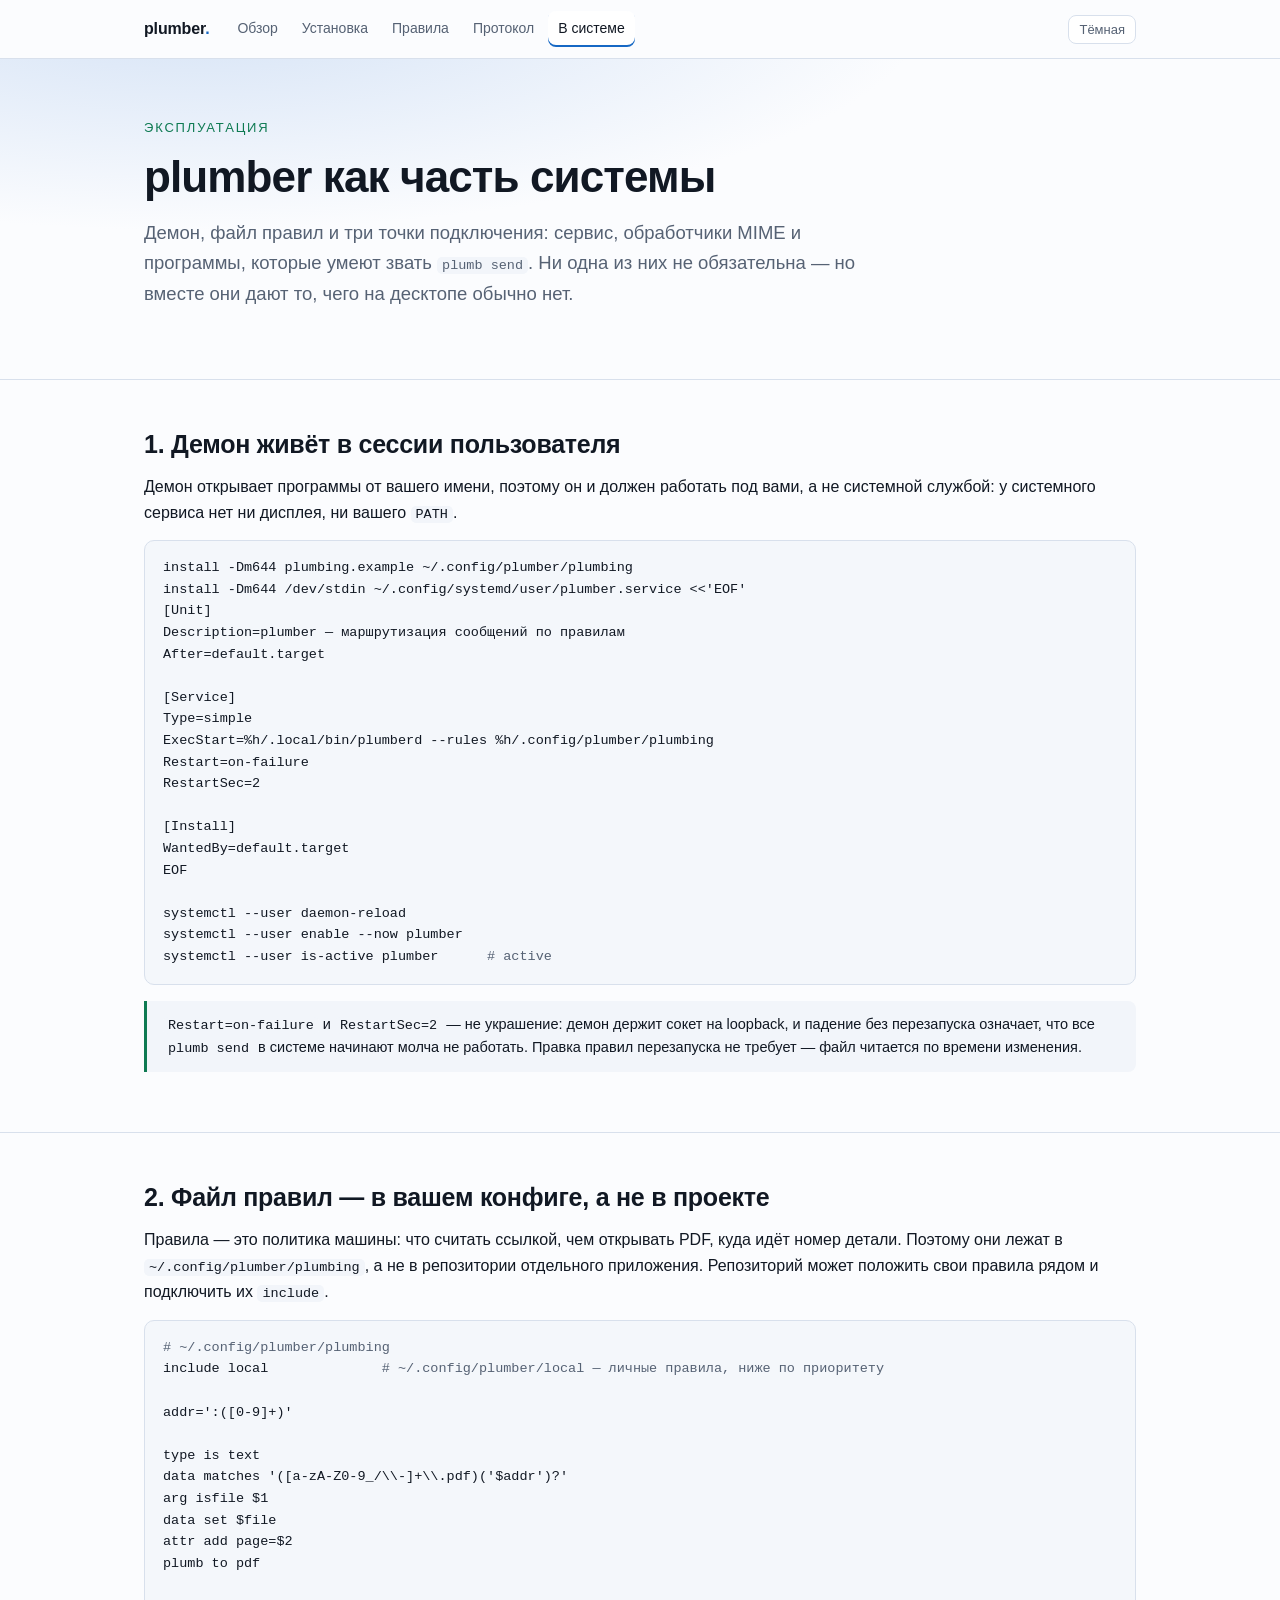
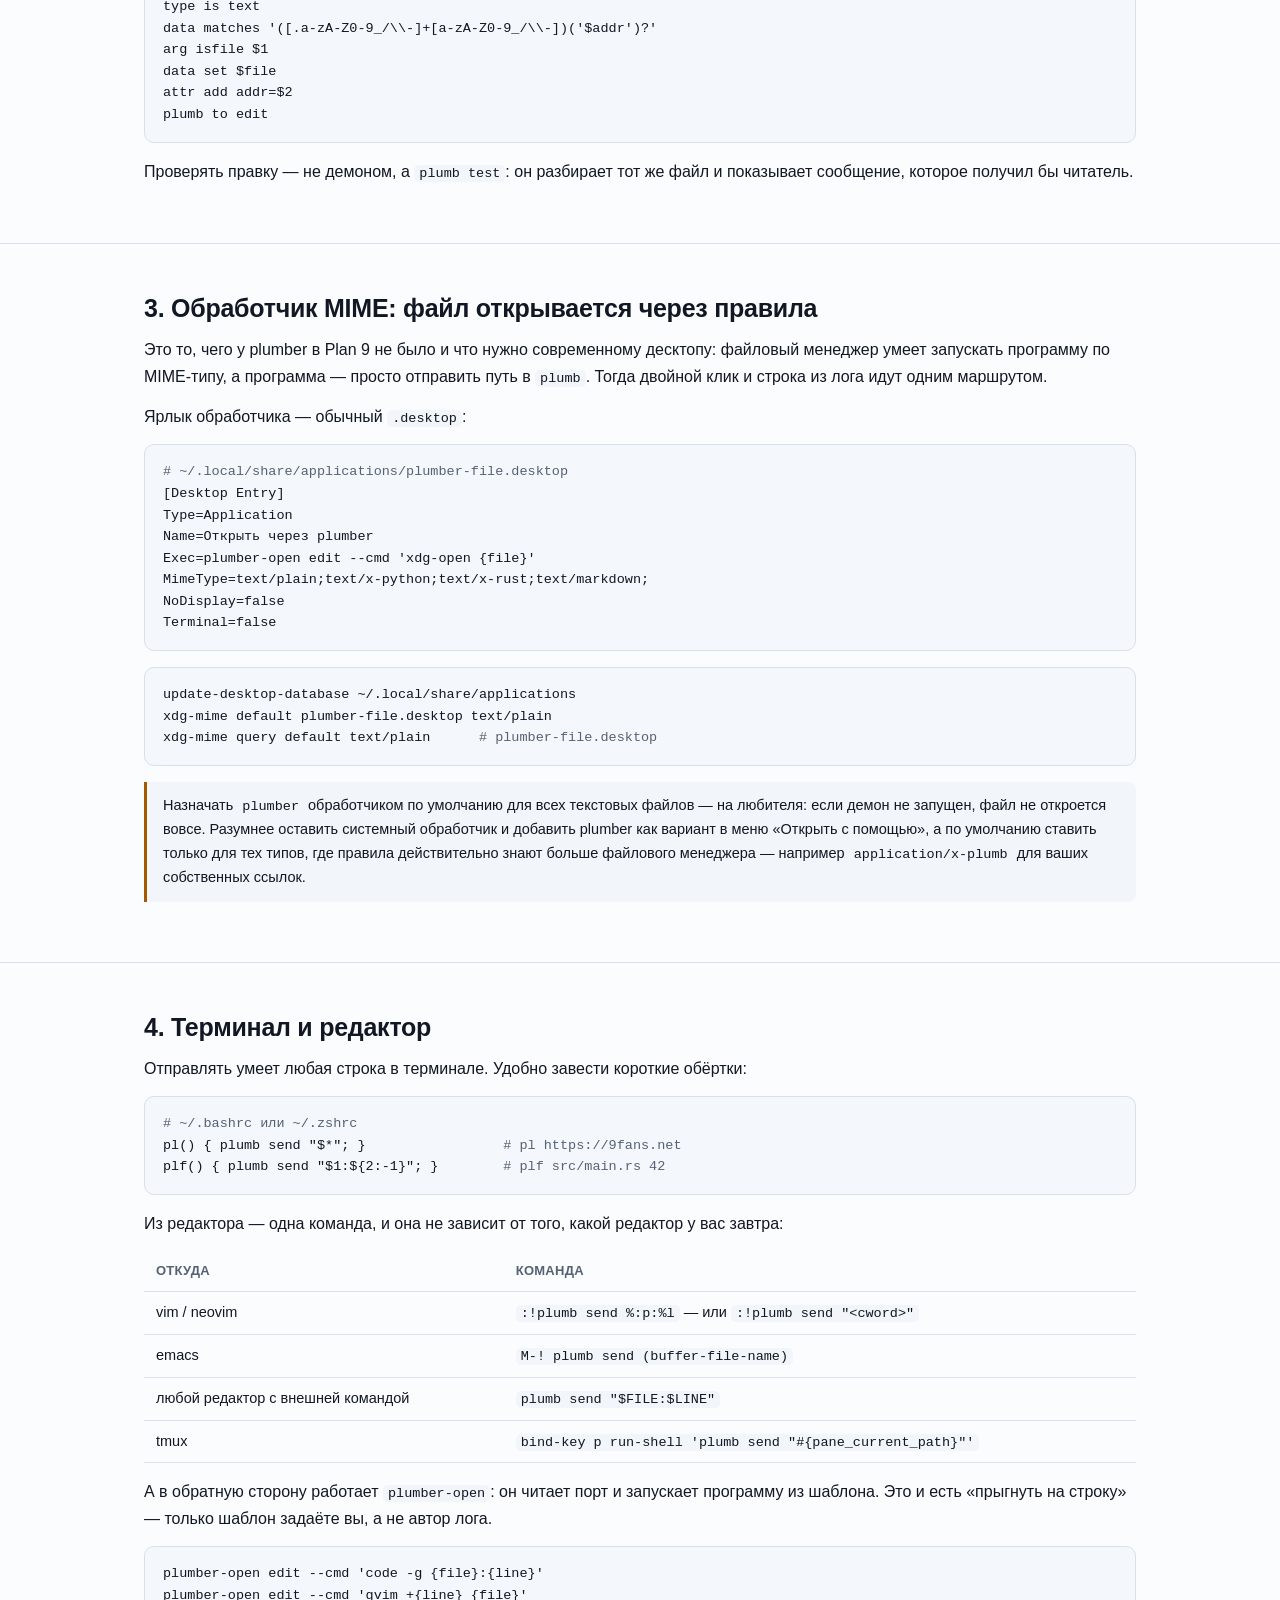
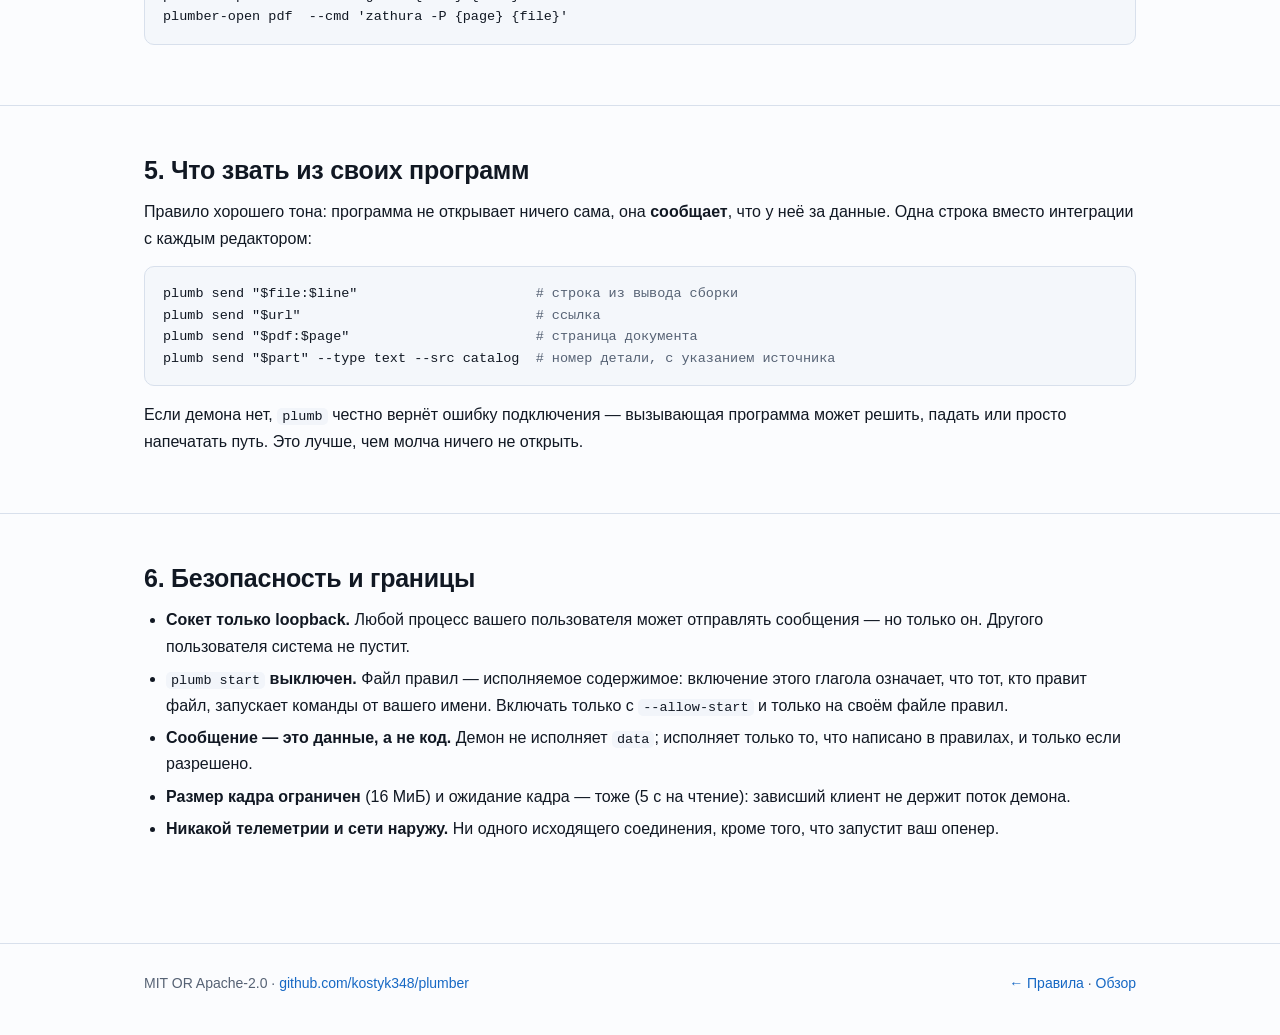
==== docs/integration.html @ 30b7fd70 "feat: продакшн-грейд — 39 тестов, CI, многостраничный сайт, кросс-платформенные опенеры Код: - Messa" ====
<!DOCTYPE html>
<html lang="ru">
<head>
<meta charset="utf-8">
<meta name="viewport" content="width=device-width, initial-scale=1">
<title>plumber в системе — сервис, MIME, редакторы</title>
<meta name="description" content="Как сделать plumber частью рабочей системы: пользовательский сервис systemd, файл правил в ~/.config, xdg-open и MIME, ярлыки, интеграция с редакторами и терминалом.">
<link rel="canonical" href="https://kostyk348.github.io/plumber/integration.html">
<link rel="icon" href="data:image/svg+xml,%3Csvg xmlns='http://www.w3.org/2000/svg' viewBox='0 0 32 32'%3E%3Crect width='32' height='32' rx='7' fill='%230d1117'/%3E%3Cpath d='M7 11h9a5 5 0 0 1 0 10H7' stroke='%236ab7ff' stroke-width='3' fill='none'/%3E%3Ccircle cx='24' cy='21' r='2.5' fill='%237ee2b8'/%3E%3C/svg%3E">
<link rel="stylesheet" href="assets/site.css">
</head>
<body>

<div class="topnav">
  <div class="wrap">
    <a class="brand" href="./">plumber<span>.</span></a>
    <nav>
      <a href="./">Обзор</a>
      <a href="install.html">Установка</a>
      <a href="rules.html">Правила</a>
      <a href="protocol.html">Протокол</a>
      <a href="integration.html">В системе</a>
    </nav>
    <button class="theme-btn" id="themeBtn" type="button">Светлая</button>
  </div>
</div>

<header class="hero">
  <div class="wrap">
    <p class="eyebrow">Эксплуатация</p>
    <h1>plumber как часть системы</h1>
    <p class="lead">Демон, файл правил и три точки подключения: сервис, обработчики MIME и
    программы, которые умеют звать <code>plumb send</code>. Ни одна из них не обязательна —
    но вместе они дают то, чего на десктопе обычно нет.</p>
  </div>
</header>

<main>

<section>
  <div class="wrap">
    <h2>1. Демон живёт в сессии пользователя</h2>
    <p>
      Демон открывает программы от вашего имени, поэтому он и должен работать под вами, а не
      системной службой: у системного сервиса нет ни дисплея, ни вашего <code>PATH</code>.
    </p>
<pre><code>install -Dm644 plumbing.example ~/.config/plumber/plumbing
install -Dm644 /dev/stdin ~/.config/systemd/user/plumber.service &lt;&lt;'EOF'
[Unit]
Description=plumber — маршрутизация сообщений по правилам
After=default.target

[Service]
Type=simple
ExecStart=%h/.local/bin/plumberd --rules %h/.config/plumber/plumbing
Restart=on-failure
RestartSec=2

[Install]
WantedBy=default.target
EOF

systemctl --user daemon-reload
systemctl --user enable --now plumber
systemctl --user is-active plumber      <span class="c"># active</span>
</code></pre>
    <div class="note">
      <code>Restart=on-failure</code> и <code>RestartSec=2</code> — не украшение: демон держит
      сокет на loopback, и падение без перезапуска означает, что все <code>plumb send</code> в
      системе начинают молча не работать. Правка правил перезапуска не требует — файл читается по
      времени изменения.
    </div>
  </div>
</section>

<section>
  <div class="wrap">
    <h2>2. Файл правил — в вашем конфиге, а не в проекте</h2>
    <p>
      Правила — это политика машины: что считать ссылкой, чем открывать PDF, куда идёт номер
      детали. Поэтому они лежат в <code>~/.config/plumber/plumbing</code>, а не в репозитории
      отдельного приложения. Репозиторий может положить свои правила рядом и подключить их
      <code>include</code>.
    </p>
<pre><code><span class="c"># ~/.config/plumber/plumbing</span>
include local              <span class="c"># ~/.config/plumber/local — личные правила, ниже по приоритету</span>

addr=':([0-9]+)'

type is text
data matches '([a-zA-Z0-9_/\\-]+\\.pdf)('$addr')?'
arg isfile $1
data set $file
attr add page=$2
plumb to pdf

type is text
data matches '([.a-zA-Z0-9_/\\-]+[a-zA-Z0-9_/\\-])('$addr')?'
arg isfile $1
data set $file
attr add addr=$2
plumb to edit
</code></pre>
    <p>
      Проверять правку — не демоном, а <code>plumb test</code>: он разбирает тот же файл и
      показывает сообщение, которое получил бы читатель.
    </p>
  </div>
</section>

<section>
  <div class="wrap">
    <h2>3. Обработчик MIME: файл открывается через правила</h2>
    <p>
      Это то, чего у plumber в Plan 9 не было и что нужно современному десктопу: файловый менеджер
      умеет запускать программу по MIME-типу, а программа — просто отправить путь в
      <code>plumb</code>. Тогда двойной клик и строка из лога идут одним маршрутом.
    </p>
    <p>Ярлык обработчика — обычный <code>.desktop</code>:</p>
<pre><code><span class="c"># ~/.local/share/applications/plumber-file.desktop</span>
[Desktop Entry]
Type=Application
Name=Открыть через plumber
Exec=plumber-open edit --cmd 'xdg-open {file}'
MimeType=text/plain;text/x-python;text/x-rust;text/markdown;
NoDisplay=false
Terminal=false
</code></pre>
<pre><code>update-desktop-database ~/.local/share/applications
xdg-mime default plumber-file.desktop text/plain
xdg-mime query default text/plain      <span class="c"># plumber-file.desktop</span>
</code></pre>
    <div class="note warn">
      Назначать <code>plumber</code> обработчиком по умолчанию для всех текстовых файлов — на
      любителя: если демон не запущен, файл не откроется вовсе. Разумнее оставить системный
      обработчик и добавить plumber как вариант в меню «Открыть с помощью», а по умолчанию ставить
      только для тех типов, где правила действительно знают больше файлового менеджера —
      например <code>application/x-plumb</code> для ваших собственных ссылок.
    </div>
  </div>
</section>

<section>
  <div class="wrap">
    <h2>4. Терминал и редактор</h2>
    <p>Отправлять умеет любая строка в терминале. Удобно завести короткие обёртки:</p>
<pre><code><span class="c"># ~/.bashrc или ~/.zshrc</span>
pl() { plumb send "$*"; }                 <span class="c"># pl https://9fans.net</span>
plf() { plumb send "$1:${2:-1}"; }        <span class="c"># plf src/main.rs 42</span>
</code></pre>
    <p>Из редактора — одна команда, и она не зависит от того, какой редактор у вас завтра:</p>
    <div class="tablewrap">
      <table>
        <thead><tr><th>Откуда</th><th>Команда</th></tr></thead>
        <tbody>
          <tr><td>vim / neovim</td><td><code>:!plumb send %:p:%l</code> — или <code>:!plumb send "&lt;cword&gt;"</code></td></tr>
          <tr><td>emacs</td><td><code>M-! plumb send (buffer-file-name)</code></td></tr>
          <tr><td>любой редактор с внешней командой</td><td><code>plumb send "$FILE:$LINE"</code></td></tr>
          <tr><td>tmux</td><td><code>bind-key p run-shell 'plumb send "#{pane_current_path}"'</code></td></tr>
        </tbody>
      </table>
    </div>
    <p>
      А в обратную сторону работает <code>plumber-open</code>: он читает порт и запускает
      программу из шаблона. Это и есть «прыгнуть на строку» — только шаблон задаёте вы, а не автор
      лога.
    </p>
<pre><code>plumber-open edit --cmd 'code -g {file}:{line}'
plumber-open edit --cmd 'gvim +{line} {file}'
plumber-open pdf  --cmd 'zathura -P {page} {file}'
</code></pre>
  </div>
</section>

<section>
  <div class="wrap">
    <h2>5. Что звать из своих программ</h2>
    <p>
      Правило хорошего тона: программа не открывает ничего сама, она <b>сообщает</b>, что у неё за
      данные. Одна строка вместо интеграции с каждым редактором:
    </p>
<pre><code>plumb send "$file:$line"                      <span class="c"># строка из вывода сборки</span>
plumb send "$url"                             <span class="c"># ссылка</span>
plumb send "$pdf:$page"                       <span class="c"># страница документа</span>
plumb send "$part" --type text --src catalog  <span class="c"># номер детали, с указанием источника</span>
</code></pre>
    <p>
      Если демона нет, <code>plumb</code> честно вернёт ошибку подключения — вызывающая программа
      может решить, падать или просто напечатать путь. Это лучше, чем молча ничего не открыть.
    </p>
  </div>
</section>

<section>
  <div class="wrap">
    <h2>6. Безопасность и границы</h2>
    <ul>
      <li>
        <b>Сокет только loopback.</b> Любой процесс вашего пользователя может отправлять сообщения
        — но только он. Другого пользователя система не пустит.
      </li>
      <li>
        <b><code>plumb start</code> выключен.</b> Файл правил — исполняемое содержимое: включение
        этого глагола означает, что тот, кто правит файл, запускает команды от вашего имени. Включать
        только с <code>--allow-start</code> и только на своём файле правил.
      </li>
      <li>
        <b>Сообщение — это данные, а не код.</b> Демон не исполняет <code>data</code>; исполняет
        только то, что написано в правилах, и только если разрешено.
      </li>
      <li>
        <b>Размер кадра ограничен</b> (16 МиБ) и ожидание кадра — тоже (5 с на чтение): зависший
        клиент не держит поток демона.
      </li>
      <li>
        <b>Никакой телеметрии и сети наружу.</b> Ни одного исходящего соединения, кроме того, что
        запустит ваш опенер.
      </li>
    </ul>
  </div>
</section>

</main>

<footer class="site">
  <div class="wrap">
    <span>MIT OR Apache-2.0 · <a href="https://github.com/kostyk348/plumber">github.com/kostyk348/plumber</a></span>
    <span><a href="rules.html">← Правила</a> · <a href="./">Обзор</a></span>
  </div>
</footer>

<script src="assets/site.js"></script>
</body>
</html>
---- docs/assets/site.css ----
/* plumber — общие стили сайта.
   Тёмная тема по умолчанию, светлая — по prefers-color-scheme и по кнопке.
   Никаких внешних шрифтов и скриптов: страница должна открываться офлайн. */

:root {
  --bg: #0d1117;
  --panel: #161b22;
  --panel2: #1c2230;
  --line: #2b3444;
  --fg: #e6edf3;
  --muted: #96a1b0;
  --accent: #6ab7ff;
  --accent2: #7ee2b8;
  --warn: #ffb86b;
  --bad: #ff9b9b;
  --code: #0a0e14;
  --max: 1040px;
  --radius: 10px;
}

:root[data-theme="light"] {
  --bg: #fbfcfe;
  --panel: #ffffff;
  --panel2: #f2f5fa;
  --line: #d8e0ec;
  --fg: #111823;
  --muted: #566274;
  --accent: #1668c4;
  --accent2: #0e7a52;
  --warn: #a35a00;
  --bad: #b32020;
  --code: #f4f7fb;
}

@media (prefers-color-scheme: light) {
  :root:not([data-theme="dark"]) {
    --bg: #fbfcfe;
    --panel: #ffffff;
    --panel2: #f2f5fa;
    --line: #d8e0ec;
    --fg: #111823;
    --muted: #566274;
    --accent: #1668c4;
    --accent2: #0e7a52;
    --warn: #a35a00;
    --bad: #b32020;
    --code: #f4f7fb;
  }
}

* { box-sizing: border-box; }

html { scroll-behavior: smooth; scroll-padding-top: 76px; }

body {
  margin: 0;
  background: var(--bg);
  color: var(--fg);
  font: 16px/1.65 -apple-system, "Segoe UI", Roboto, Helvetica, Arial, sans-serif;
  -webkit-font-smoothing: antialiased;
}

.wrap { max-width: var(--max); margin: 0 auto; padding: 0 24px; }

a { color: var(--accent); text-decoration: none; border-bottom: 1px solid color-mix(in srgb, var(--accent) 35%, transparent); }
a:hover { border-bottom-color: var(--accent); }

/* ---- верхняя панель ---- */
.topnav {
  position: sticky; top: 0; z-index: 20;
  backdrop-filter: blur(10px);
  background: color-mix(in srgb, var(--bg) 88%, transparent);
  border-bottom: 1px solid var(--line);
}
.topnav .wrap { display: flex; align-items: center; gap: 18px; height: 58px; }
.brand { font-weight: 700; letter-spacing: -.01em; border: 0; color: var(--fg); }
.brand span { color: var(--accent); }
.topnav nav { display: flex; gap: 4px; flex: 1; flex-wrap: wrap; }
.topnav nav a {
  border: 0; color: var(--muted); font-size: 14px; padding: 6px 10px; border-radius: 8px;
}
.topnav nav a:hover { color: var(--fg); background: var(--panel2); }
.topnav nav a[aria-current="page"] { color: var(--fg); background: var(--panel); box-shadow: inset 0 -2px 0 var(--accent); }
.theme-btn {
  border: 1px solid var(--line); background: var(--panel); color: var(--muted);
  border-radius: 8px; padding: 6px 10px; font-size: 13px; cursor: pointer;
}
.theme-btn:hover { color: var(--fg); }

/* ---- шапка страницы ---- */
header.hero {
  border-bottom: 1px solid var(--line);
  background: radial-gradient(1200px 380px at 15% -20%, color-mix(in srgb, var(--accent) 18%, transparent) 0%, var(--bg) 62%);
  padding: 58px 0 46px;
}
.eyebrow { color: var(--accent2); font-size: 13px; letter-spacing: .14em; text-transform: uppercase; margin: 0 0 14px; }
h1 { font-size: clamp(28px, 4.6vw, 44px); line-height: 1.12; margin: 0 0 16px; letter-spacing: -.02em; }
h1 span { color: var(--accent); }
.lead { font-size: 18.5px; color: var(--muted); max-width: 760px; margin: 0 0 24px; }
.lead b { color: var(--fg); font-weight: 600; }
.btns { display: flex; flex-wrap: wrap; gap: 10px; }
.btn {
  display: inline-block; padding: 10px 16px; border-radius: 9px; border: 1px solid var(--line);
  background: var(--panel); color: var(--fg); font-size: 14.5px; border-bottom-width: 1px;
  transition: transform .12s, border-color .12s;
}
.btn:hover { transform: translateY(-1px); border-color: var(--accent); }
.btn.primary { background: linear-gradient(180deg, color-mix(in srgb, var(--accent) 55%, #123), color-mix(in srgb, var(--accent) 30%, #123)); border-color: var(--accent); color: #fff; }

/* ---- секции ---- */
main { padding-bottom: 40px; }
section { padding: 44px 0; border-bottom: 1px solid var(--line); }
section:last-of-type { border-bottom: 0; }
h2 { font-size: 25px; margin: 0 0 8px; letter-spacing: -.01em; }
h3 { font-size: 18px; margin: 26px 0 8px; }
p { margin: 0 0 14px; }
ul, ol { margin: 0 0 16px; padding-left: 22px; }
li { margin: 6px 0; }
.lead + h2, p.lead { color: var(--muted); }

/* ---- код ---- */
pre {
  position: relative; background: var(--code); border: 1px solid var(--line);
  border-radius: var(--radius); padding: 16px 18px; overflow-x: auto;
  font: 13.5px/1.6 ui-monospace, "JetBrains Mono", Consolas, monospace; margin: 0 0 16px;
}
pre code { background: none; padding: 0; }
code { font: 13.5px/1.5 ui-monospace, "JetBrains Mono", Consolas, monospace;
  background: var(--panel2); border-radius: 5px; padding: 1px 5px; }
pre .c { color: var(--muted); }
pre .k { color: var(--accent2); }
pre .s { color: var(--warn); }
.copy {
  position: absolute; top: 8px; right: 8px; border: 1px solid var(--line);
  background: var(--panel); color: var(--muted); font-size: 11.5px; padding: 4px 8px;
  border-radius: 7px; cursor: pointer; opacity: 0; transition: opacity .12s;
}
pre:hover .copy, .copy:focus { opacity: 1; }
.copy:hover { color: var(--fg); }

/* ---- таблицы ---- */
.tablewrap { overflow-x: auto; margin: 0 0 16px; }
table { width: 100%; border-collapse: collapse; font-size: 14.5px; }
th, td { text-align: left; padding: 9px 12px; border-bottom: 1px solid var(--line); vertical-align: top; }
th { color: var(--muted); font-weight: 600; font-size: 13px; letter-spacing: .02em; text-transform: uppercase; }
tbody tr:hover { background: var(--panel2); }
td code { white-space: nowrap; }

/* ---- карточки ---- */
.grid { display: grid; gap: 14px; grid-template-columns: repeat(auto-fit, minmax(240px, 1fr)); }
.card {
  background: var(--panel); border: 1px solid var(--line); border-radius: var(--radius); padding: 16px 18px;
}
.card h3 { margin: 0 0 6px; font-size: 16px; }
.card p { margin: 0; color: var(--muted); font-size: 14.5px; }

.note {
  border-left: 3px solid var(--accent2); background: var(--panel2);
  padding: 12px 16px; border-radius: 0 8px 8px 0; margin: 0 0 16px; font-size: 14.5px;
}
.note.warn { border-left-color: var(--warn); }
.badge { display: inline-block; font-size: 12px; padding: 2px 8px; border-radius: 999px;
  border: 1px solid var(--line); color: var(--muted); margin-left: 6px; }
.badge.ok { color: var(--accent2); border-color: color-mix(in srgb, var(--accent2) 45%, transparent); }
.badge.warn { color: var(--warn); border-color: color-mix(in srgb, var(--warn) 45%, transparent); }

/* ---- подвал ---- */
footer.site { border-top: 1px solid var(--line); padding: 28px 0 40px; color: var(--muted); font-size: 14px; }
footer.site .wrap { display: flex; flex-wrap: wrap; gap: 12px; justify-content: space-between; }
footer.site a { border-bottom: 0; }

@media (max-width: 720px) {
  .topnav .wrap { height: auto; flex-wrap: wrap; padding: 10px 18px; gap: 8px; }
  .topnav nav { order: 3; width: 100%; }
  header.hero { padding: 34px 0 30px; }
  section { padding: 32px 0; }
}
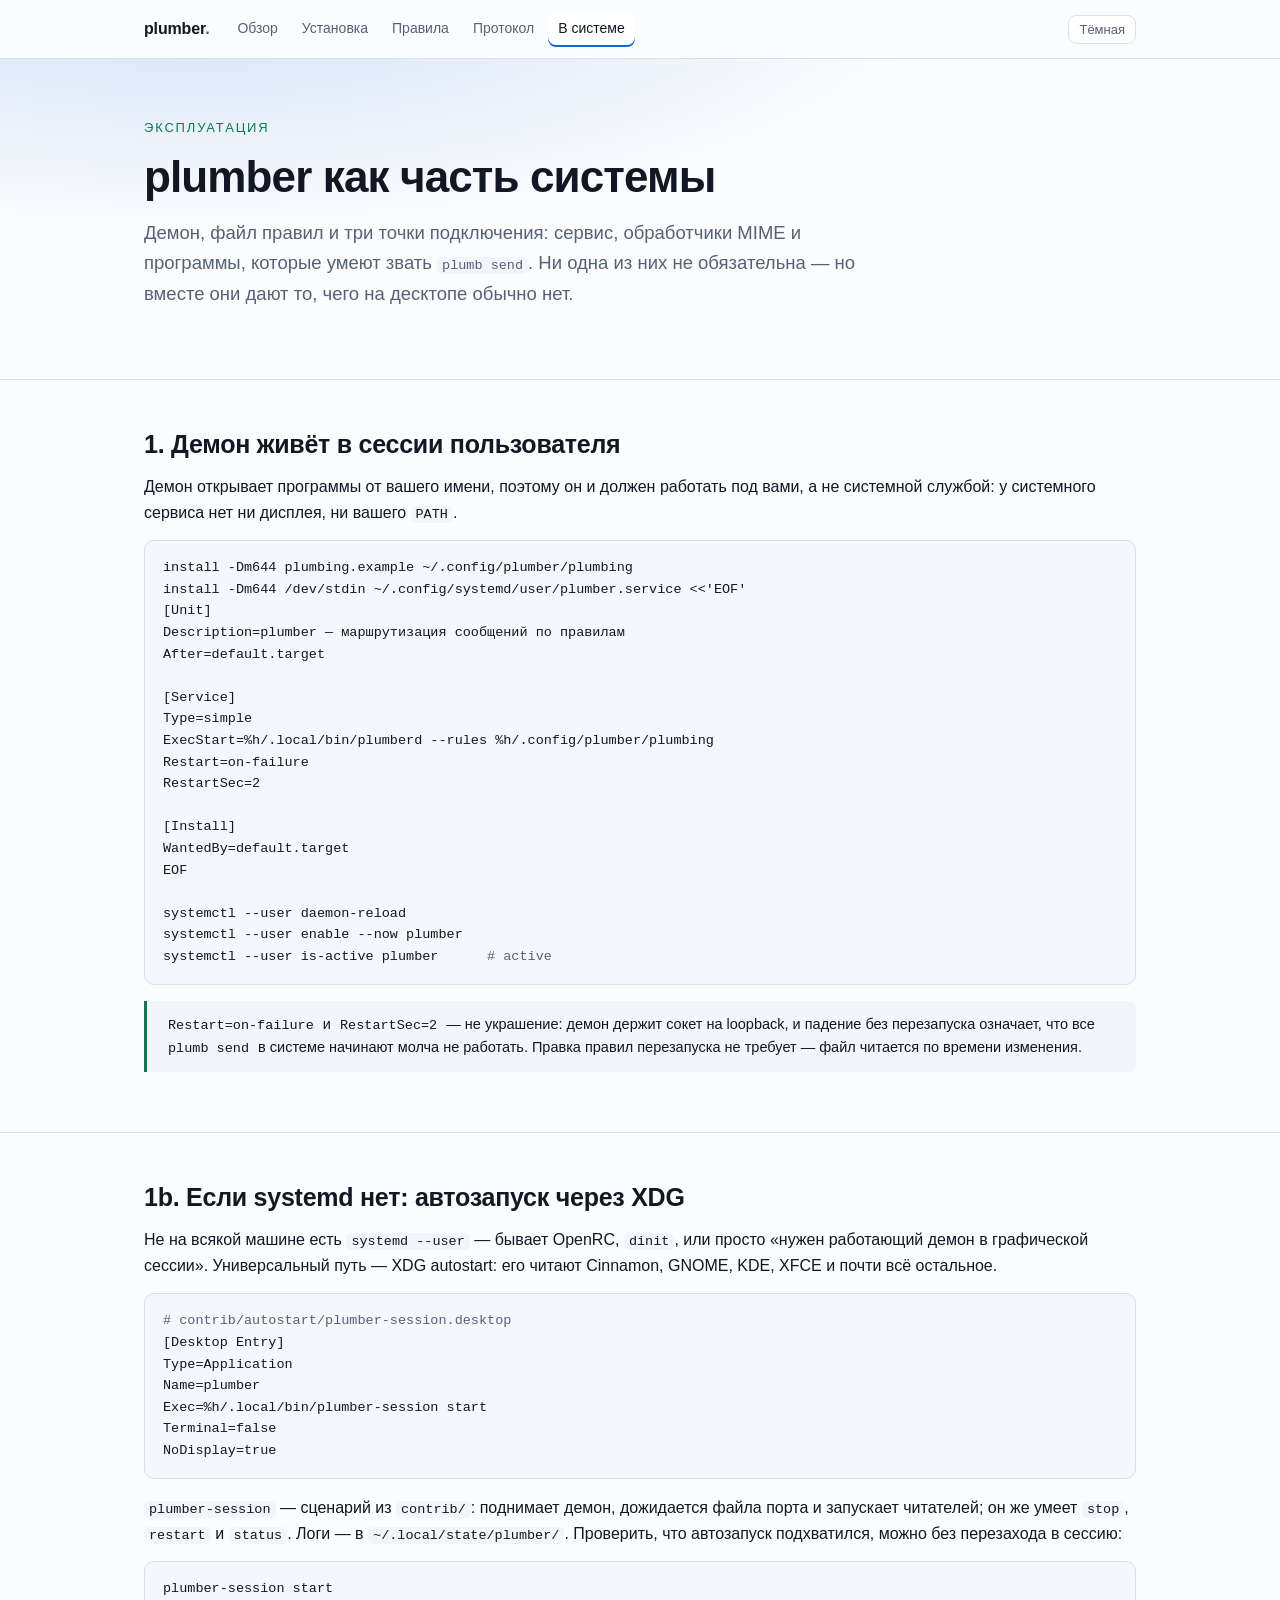
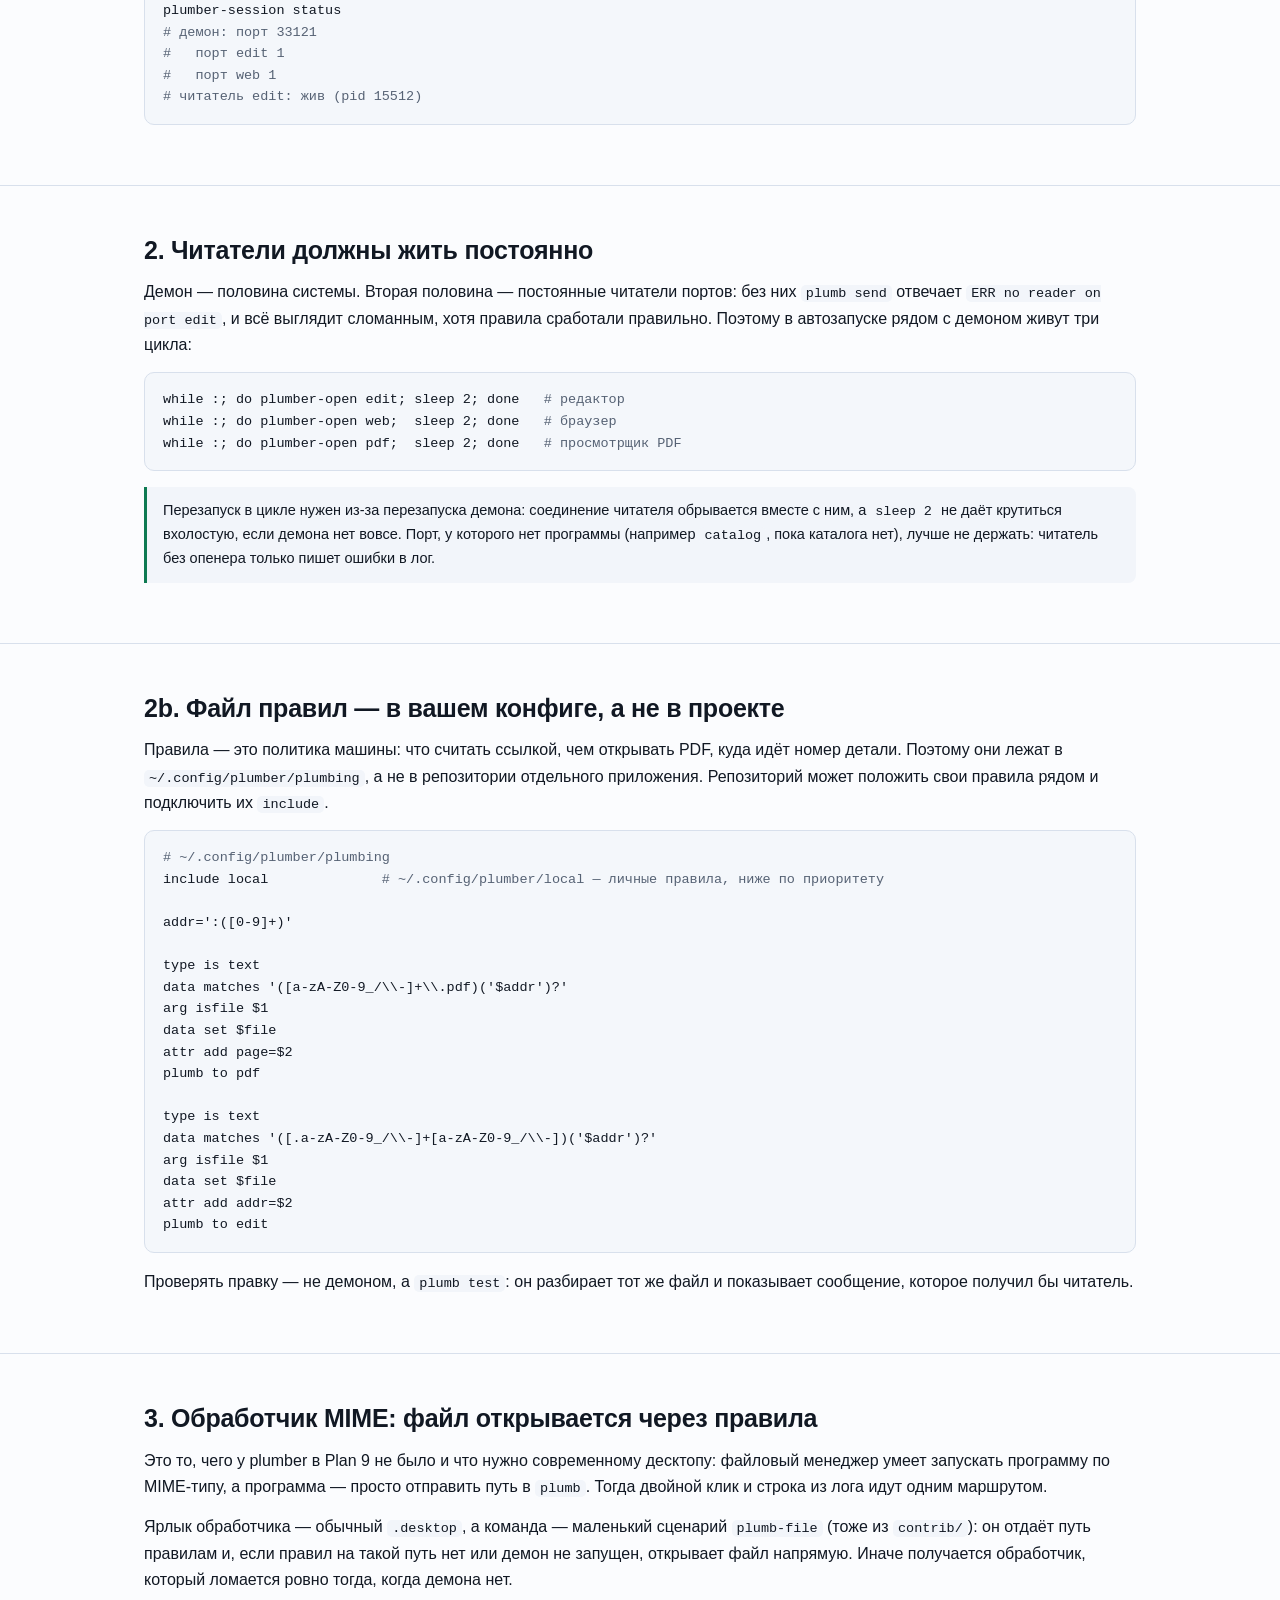
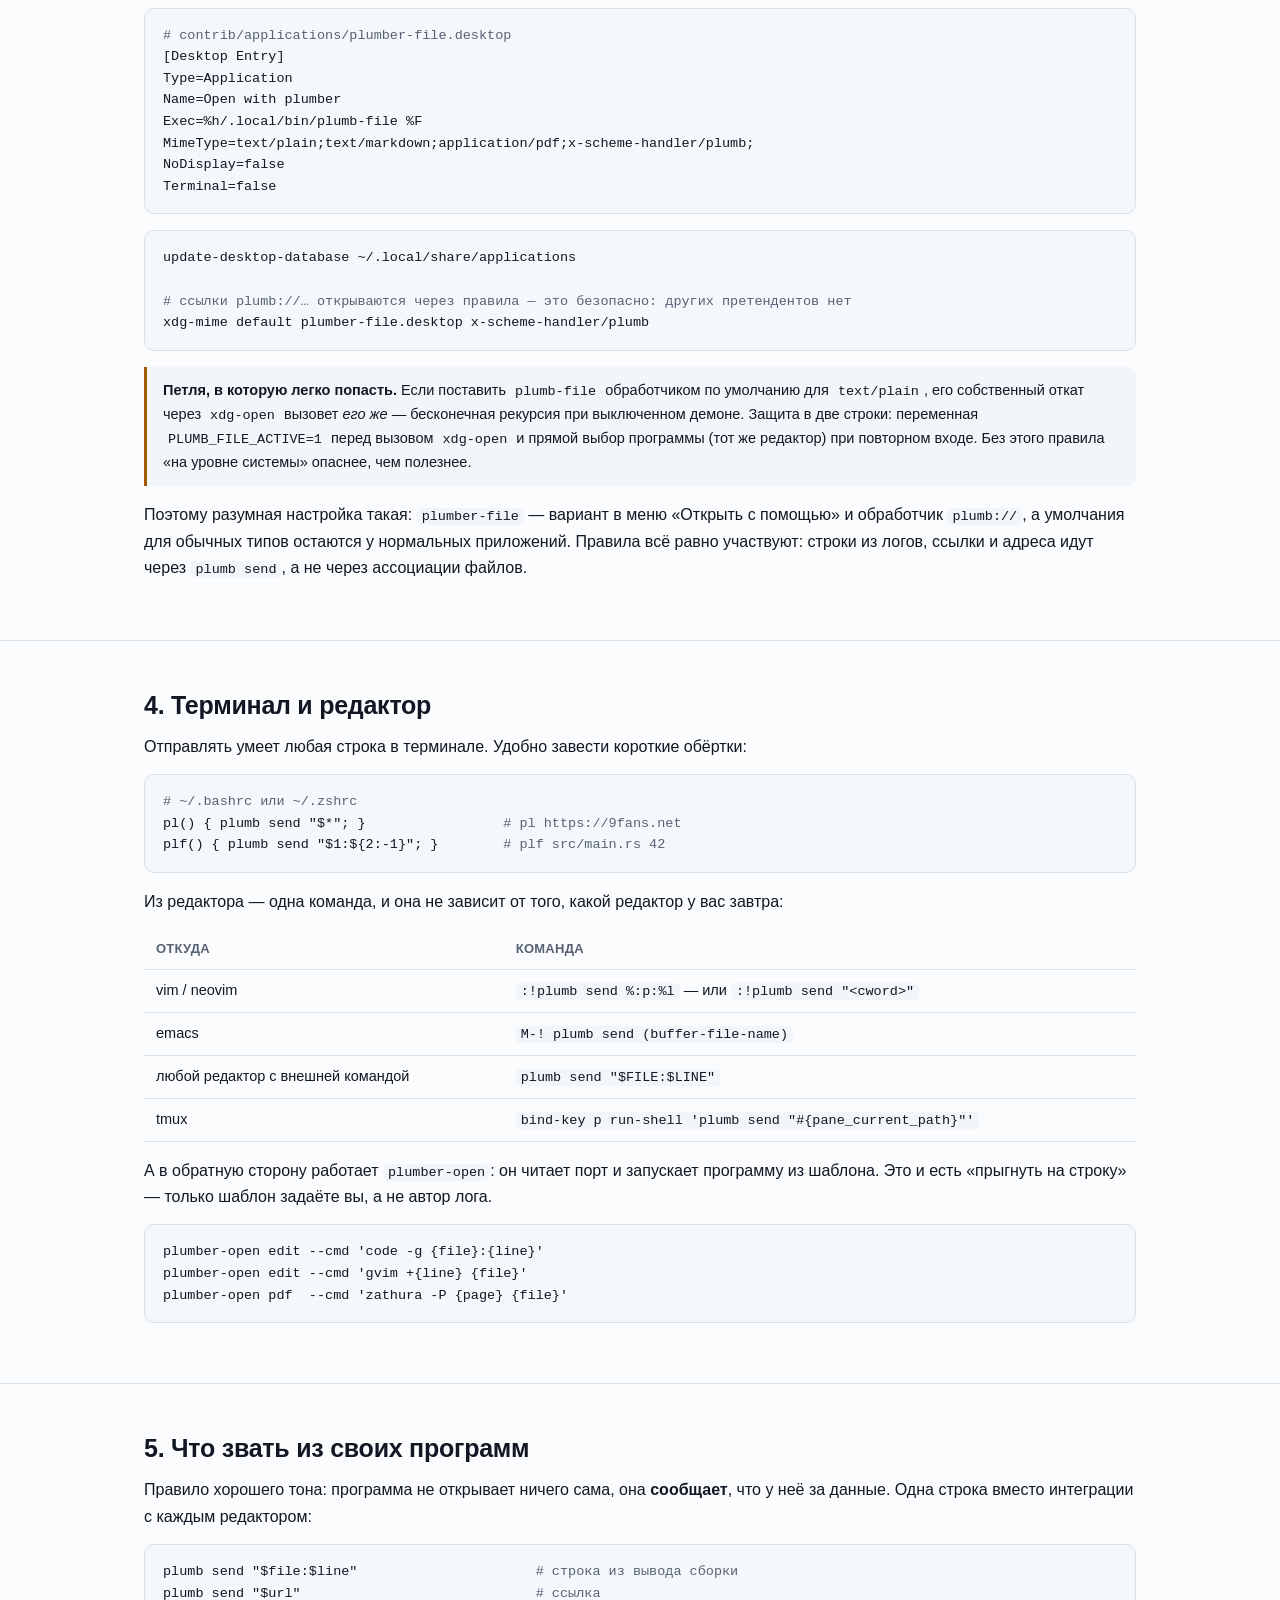
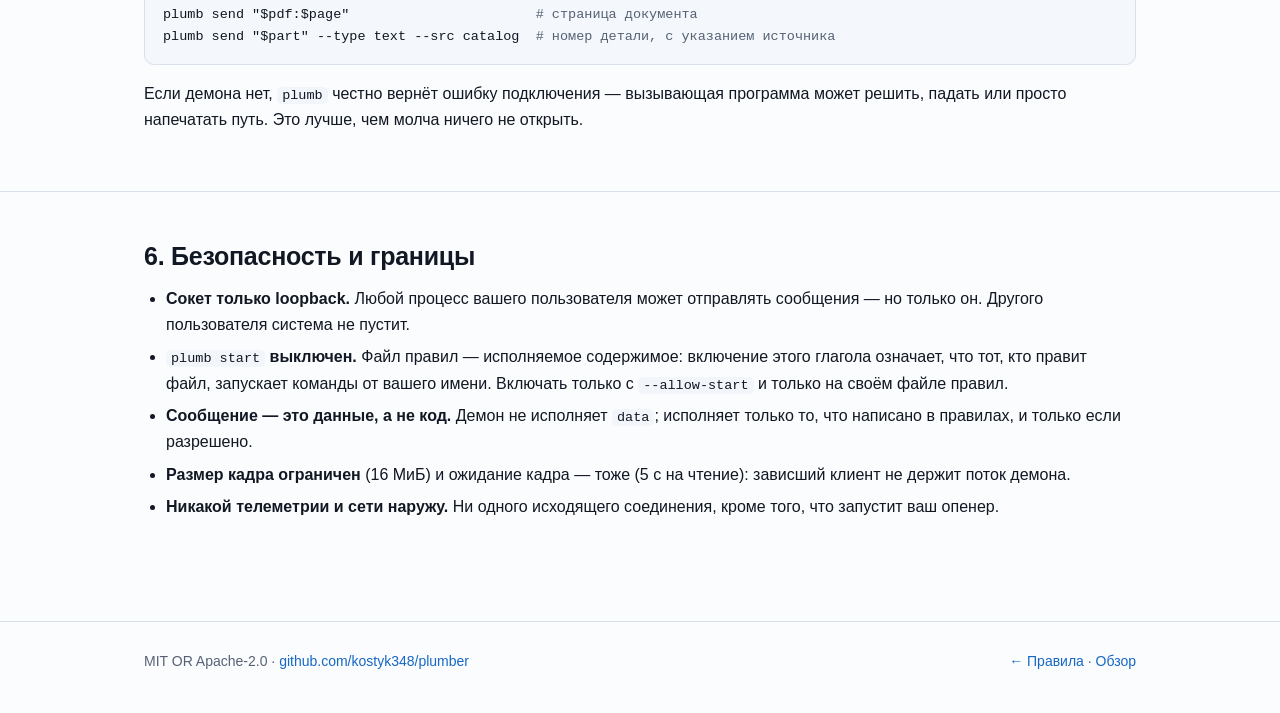
==== commit d16efed9: "feat(contrib): то, что нужно для работы «в системе» — сессия, автозапуск, обработчик, оболочка - con" ====
--- a/docs/integration.html
+++ b/docs/integration.html
@@ -75,7 +75,61 @@
 
 <section>
   <div class="wrap">
-    <h2>2. Файл правил — в вашем конфиге, а не в проекте</h2>
+    <h2>1b. Если systemd нет: автозапуск через XDG</h2>
+    <p>
+      Не на всякой машине есть <code>systemd --user</code> — бывает OpenRC, <code>dinit</code>, или
+      просто «нужен работающий демон в графической сессии». Универсальный путь — XDG autostart:
+      его читают Cinnamon, GNOME, KDE, XFCE и почти всё остальное.
+    </p>
+<pre><code><span class="c"># contrib/autostart/plumber-session.desktop</span>
+[Desktop Entry]
+Type=Application
+Name=plumber
+Exec=%h/.local/bin/plumber-session start
+Terminal=false
+NoDisplay=true
+</code></pre>
+    <p>
+      <code>plumber-session</code> — сценарий из <code>contrib/</code>: поднимает демон, дожидается
+      файла порта и запускает читателей; он же умеет <code>stop</code>, <code>restart</code> и
+      <code>status</code>. Логи — в <code>~/.local/state/plumber/</code>. Проверить, что автозапуск
+      подхватился, можно без перезахода в сессию:
+    </p>
+<pre><code>plumber-session start
+plumber-session status
+<span class="c"># демон: порт 33121</span>
+<span class="c">#   порт edit 1</span>
+<span class="c">#   порт web 1</span>
+<span class="c"># читатель edit: жив (pid 15512)</span>
+</code></pre>
+  </div>
+</section>
+
+<section>
+  <div class="wrap">
+    <h2>2. Читатели должны жить постоянно</h2>
+    <p>
+      Демон — половина системы. Вторая половина — постоянные читатели портов: без них
+      <code>plumb send</code> отвечает <code>ERR no reader on port edit</code>, и всё выглядит
+      сломанным, хотя правила сработали правильно. Поэтому в автозапуске рядом с демоном живут
+      три цикла:
+    </p>
+<pre><code>while :; do plumber-open edit; sleep 2; done   <span class="c"># редактор</span>
+while :; do plumber-open web;  sleep 2; done   <span class="c"># браузер</span>
+while :; do plumber-open pdf;  sleep 2; done   <span class="c"># просмотрщик PDF</span>
+</code></pre>
+    <div class="note">
+      Перезапуск в цикле нужен из-за перезапуска демона: соединение читателя обрывается вместе с
+      ним, а <code>sleep 2</code> не даёт крутиться вхолостую, если демона нет вовсе. Порт, у
+      которого нет программы (например <code>catalog</code>, пока каталога нет), лучше не держать:
+      читатель без опенера только пишет ошибки в лог.
+    </div>
+  </div>
+</section>
+
+<section>
+  <div class="wrap">
+    <h2>2b. Файл правил — в вашем конфиге, а не в проекте</h2>
     <p>
       Правила — это политика машины: что считать ссылкой, чем открывать PDF, куда идёт номер
       детали. Поэтому они лежат в <code>~/.config/plumber/plumbing</code>, а не в репозитории
@@ -116,27 +170,40 @@
       умеет запускать программу по MIME-типу, а программа — просто отправить путь в
       <code>plumb</code>. Тогда двойной клик и строка из лога идут одним маршрутом.
     </p>
-    <p>Ярлык обработчика — обычный <code>.desktop</code>:</p>
-<pre><code><span class="c"># ~/.local/share/applications/plumber-file.desktop</span>
+    <p>
+      Ярлык обработчика — обычный <code>.desktop</code>, а команда — маленький сценарий
+      <code>plumb-file</code> (тоже из <code>contrib/</code>): он отдаёт путь правилам и, если правил на такой путь нет или демон
+      не запущен, открывает файл напрямую. Иначе получается обработчик, который ломается ровно
+      тогда, когда демона нет.
+    </p>
+<pre><code><span class="c"># contrib/applications/plumber-file.desktop</span>
 [Desktop Entry]
 Type=Application
-Name=Открыть через plumber
-Exec=plumber-open edit --cmd 'xdg-open {file}'
-MimeType=text/plain;text/x-python;text/x-rust;text/markdown;
+Name=Open with plumber
+Exec=%h/.local/bin/plumb-file %F
+MimeType=text/plain;text/markdown;application/pdf;x-scheme-handler/plumb;
 NoDisplay=false
 Terminal=false
 </code></pre>
 <pre><code>update-desktop-database ~/.local/share/applications
-xdg-mime default plumber-file.desktop text/plain
-xdg-mime query default text/plain      <span class="c"># plumber-file.desktop</span>
+
+<span class="c"># ссылки plumb://… открываются через правила — это безопасно: других претендентов нет</span>
+xdg-mime default plumber-file.desktop x-scheme-handler/plumb
 </code></pre>
     <div class="note warn">
-      Назначать <code>plumber</code> обработчиком по умолчанию для всех текстовых файлов — на
-      любителя: если демон не запущен, файл не откроется вовсе. Разумнее оставить системный
-      обработчик и добавить plumber как вариант в меню «Открыть с помощью», а по умолчанию ставить
-      только для тех типов, где правила действительно знают больше файлового менеджера —
-      например <code>application/x-plumb</code> для ваших собственных ссылок.
+      <b>Петля, в которую легко попасть.</b> Если поставить <code>plumb-file</code> обработчиком по
+      умолчанию для <code>text/plain</code>, его собственный откат через <code>xdg-open</code>
+      вызовет <i>его же</i> — бесконечная рекурсия при выключенном демоне. Защита в две строки:
+      переменная <code>PLUMB_FILE_ACTIVE=1</code> перед вызовом <code>xdg-open</code> и прямой
+      выбор программы (тот же редактор) при повторном входе. Без этого правила «на уровне системы»
+      опаснее, чем полезнее.
     </div>
+    <p>
+      Поэтому разумная настройка такая: <code>plumber-file</code> — вариант в меню «Открыть с
+      помощью» и обработчик <code>plumb://</code>, а умолчания для обычных типов остаются у
+      нормальных приложений. Правила всё равно участвуют: строки из логов, ссылки и адреса идут
+      через <code>plumb send</code>, а не через ассоциации файлов.
+    </p>
   </div>
 </section>
 
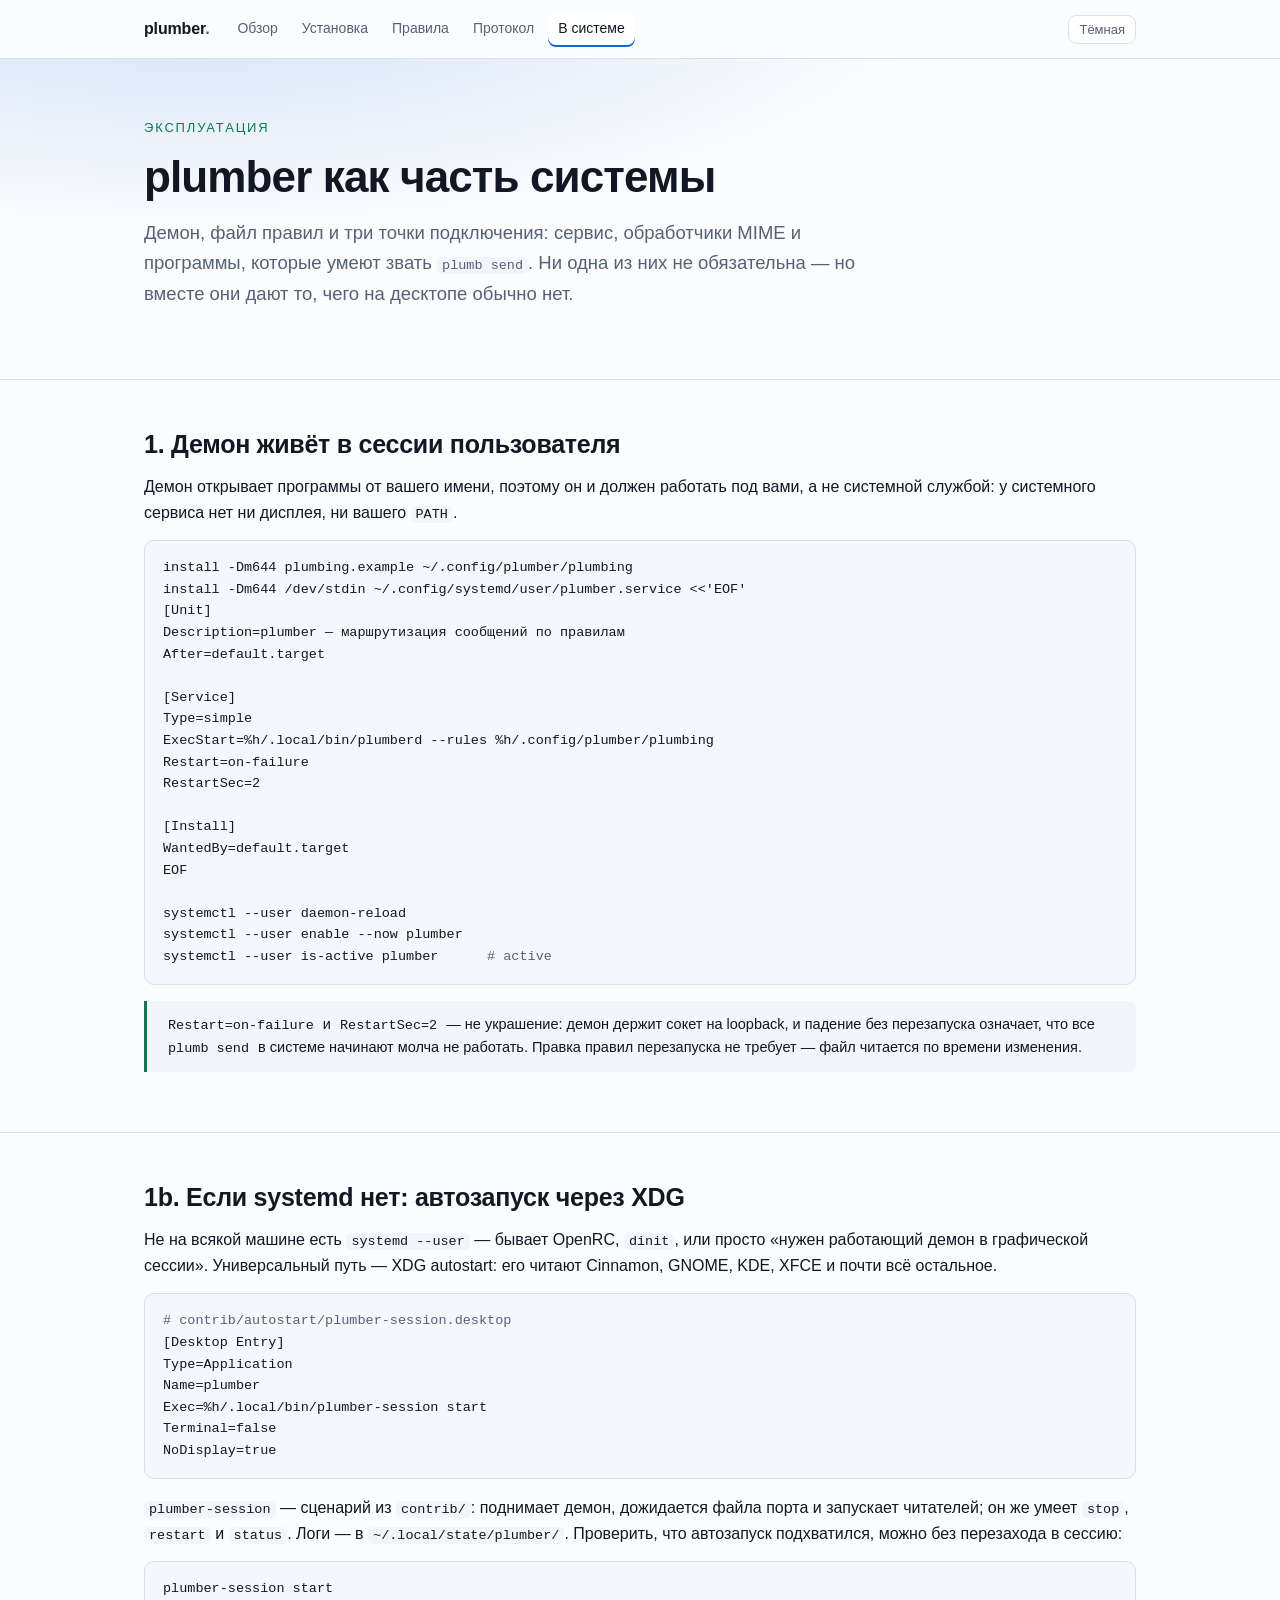
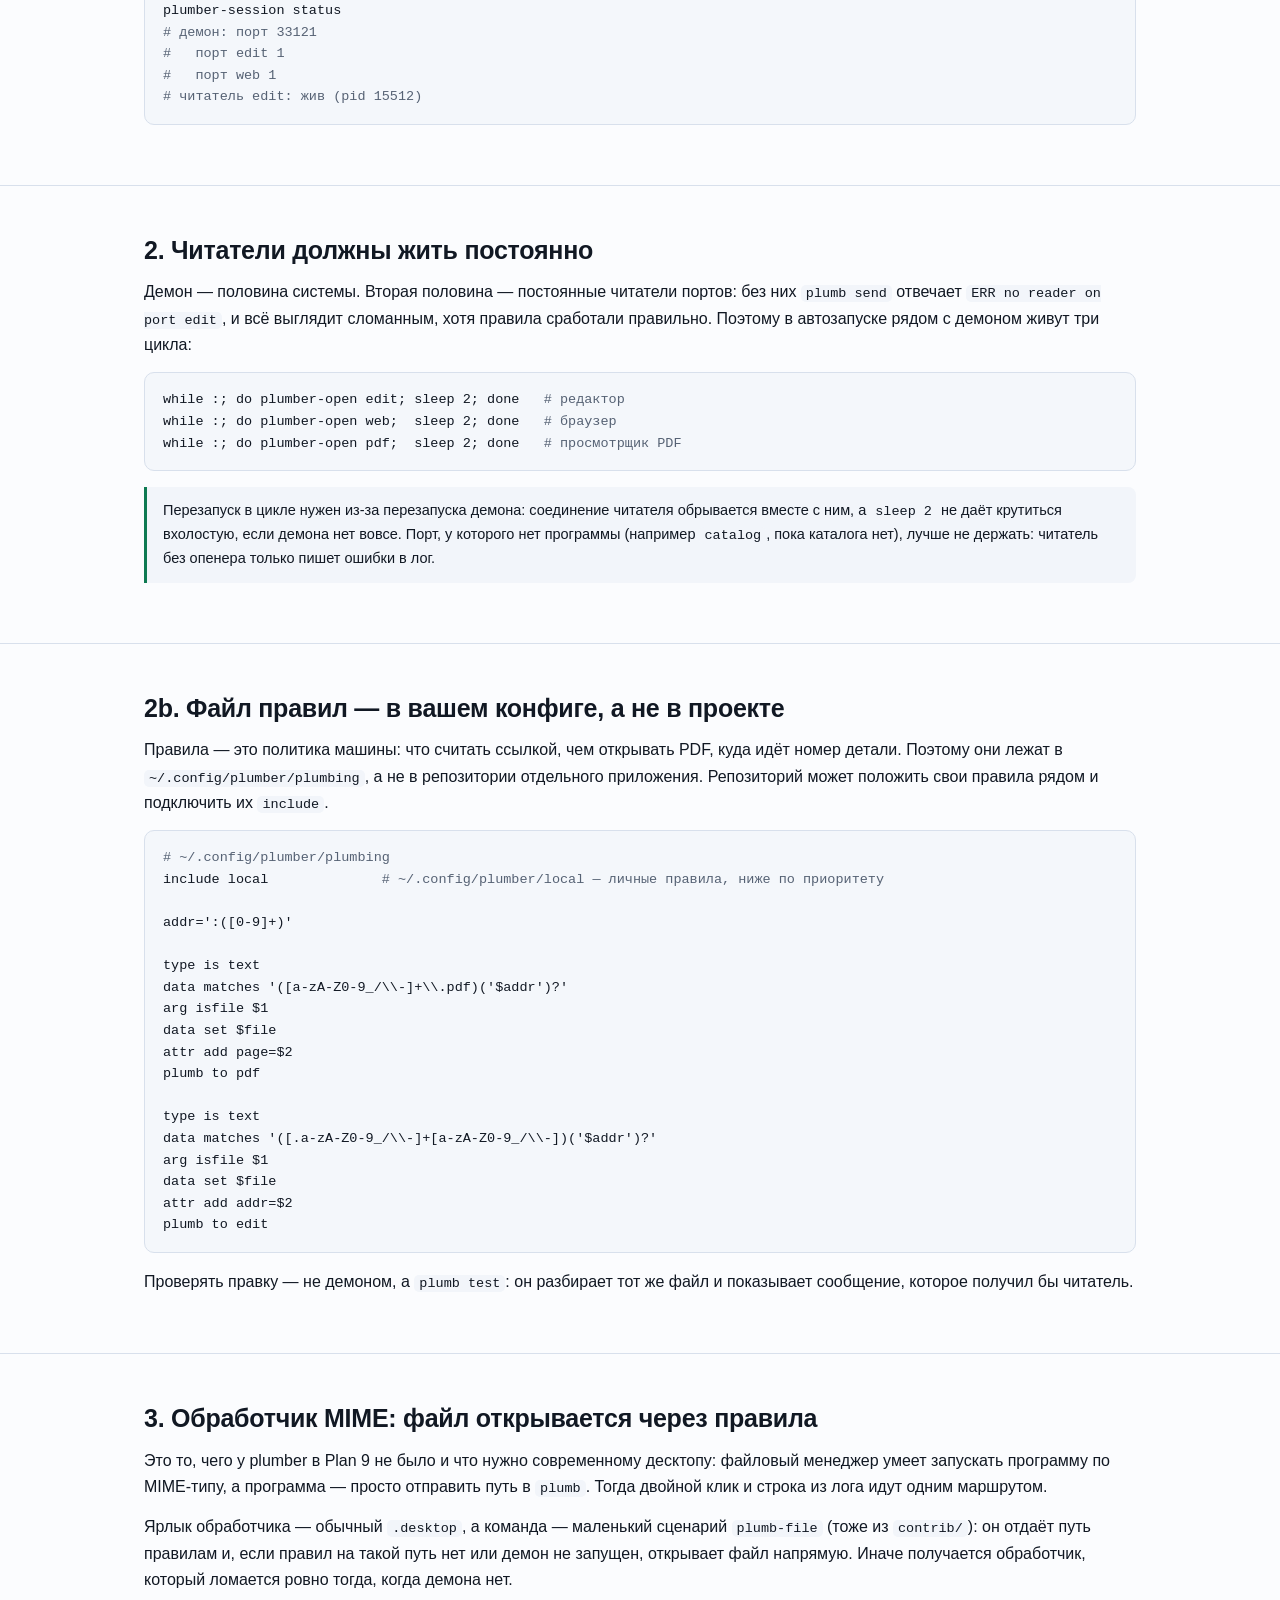
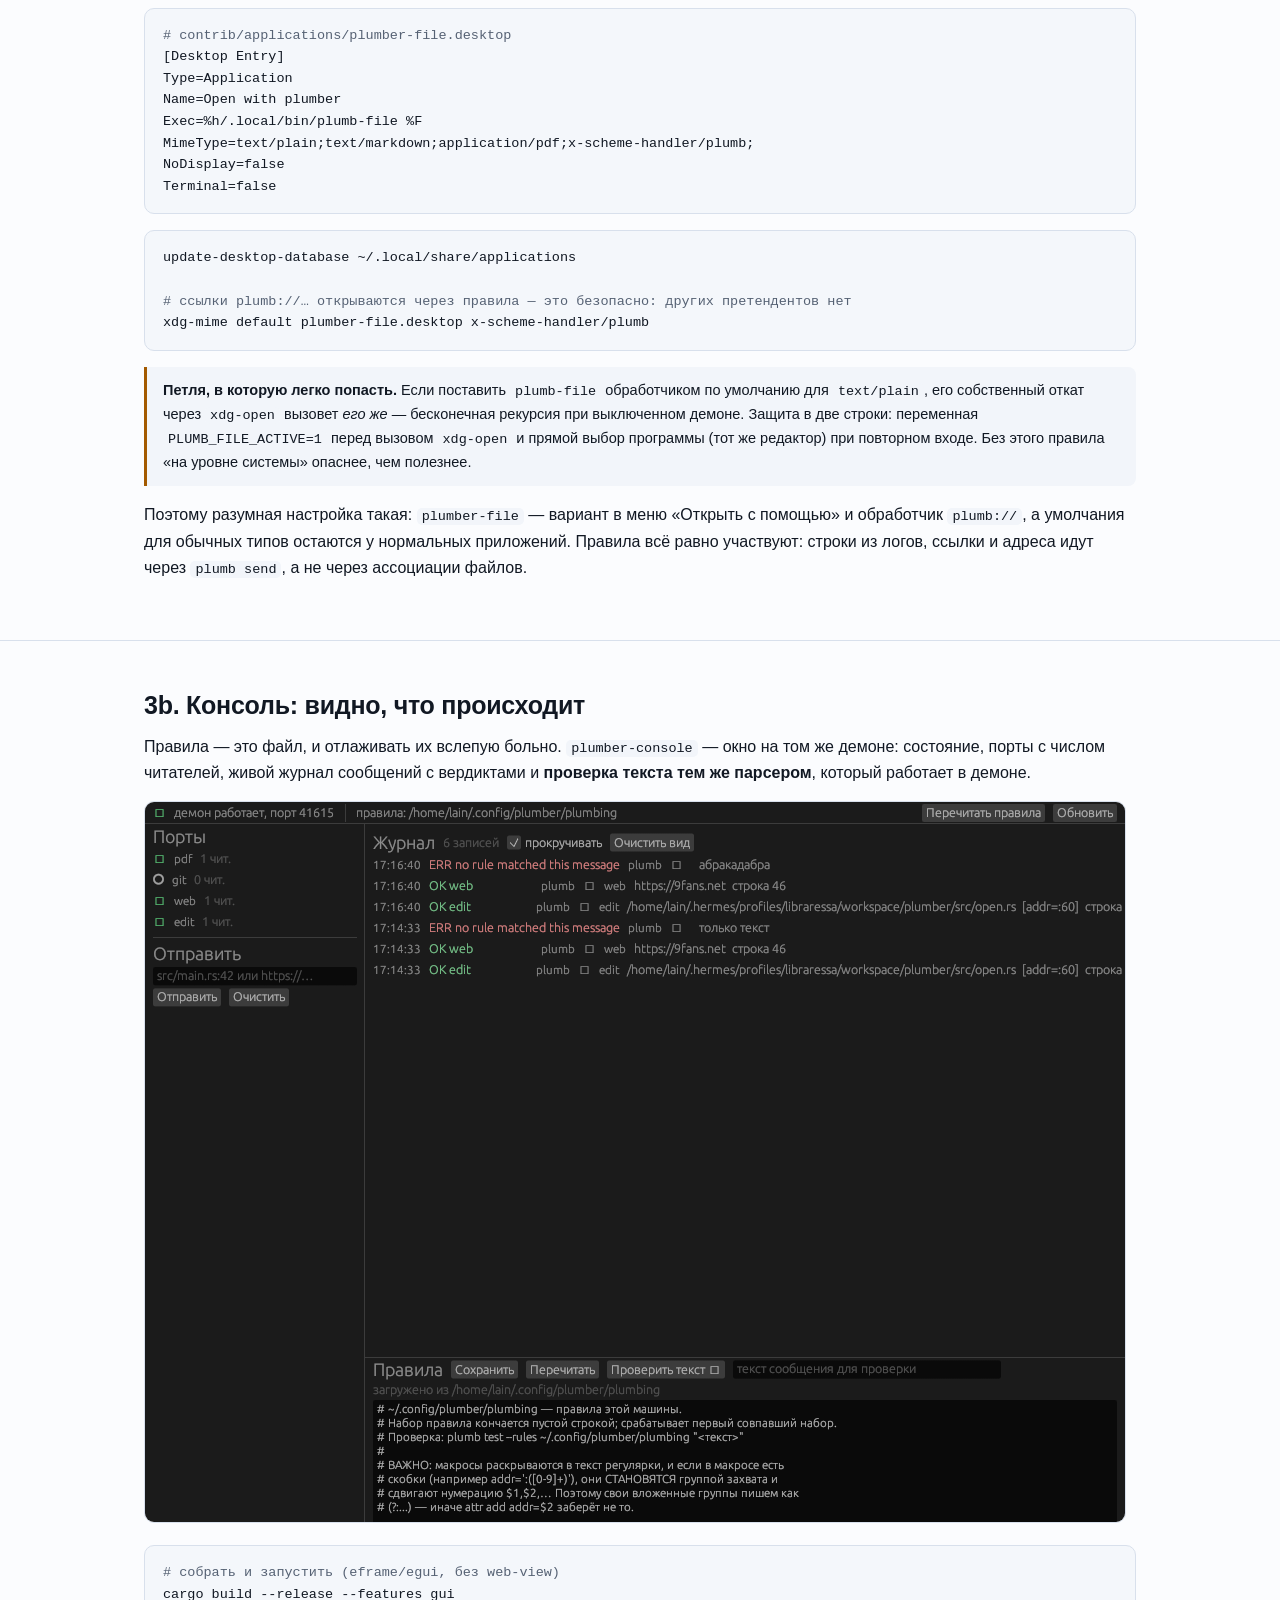
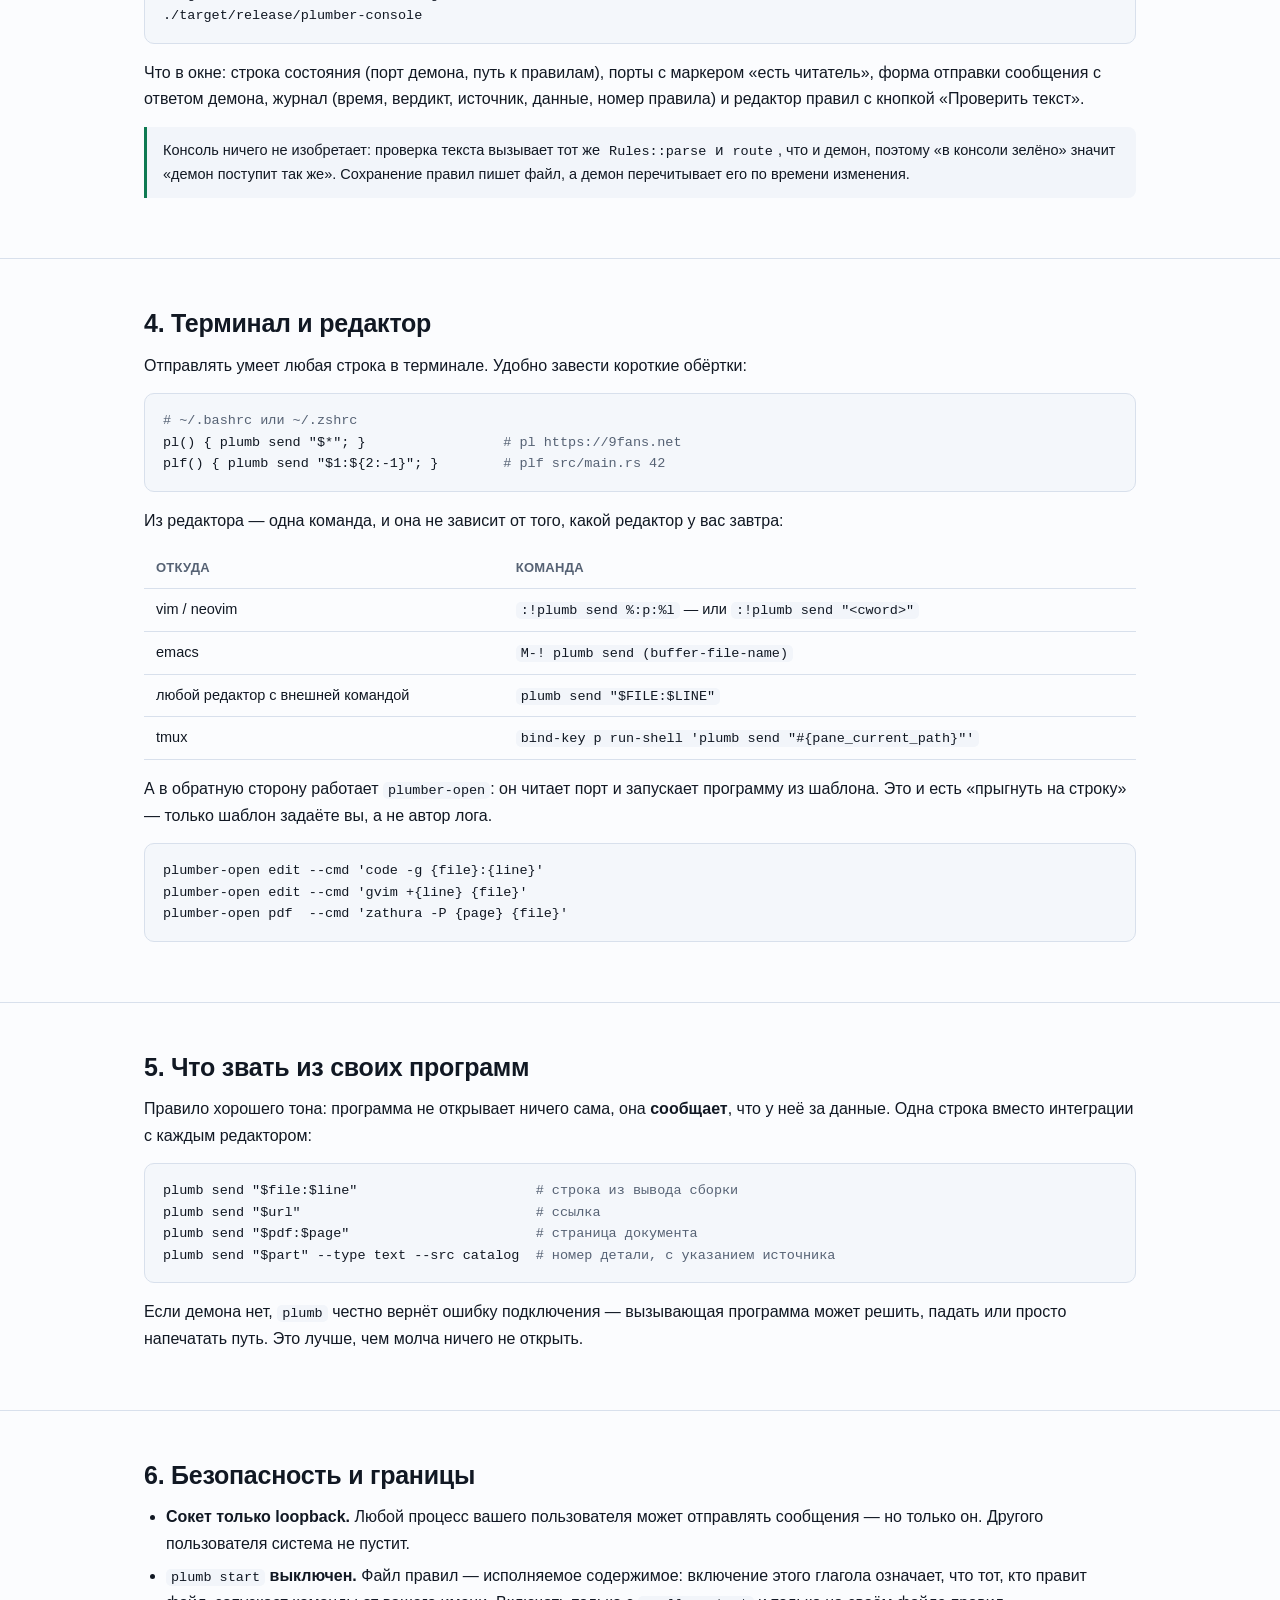
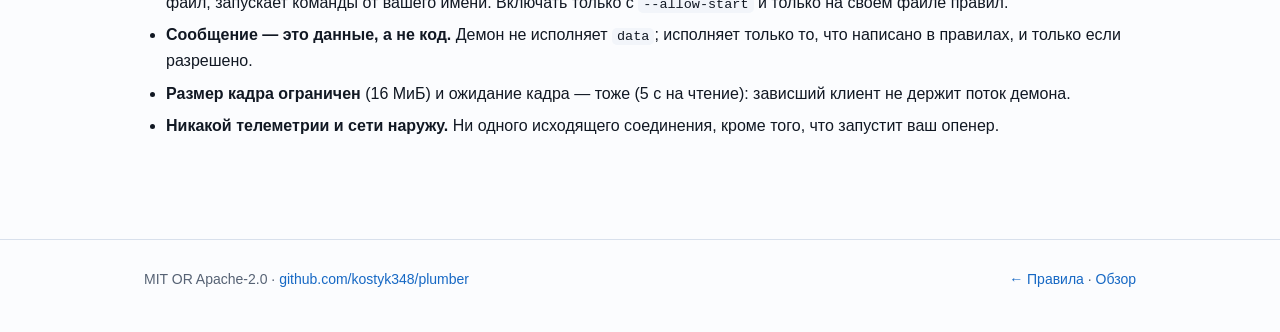
==== commit cb6dee40: "feat: журнал сообщений, plumb log и GUI-консоль на egui Журнал: - src/journal.rs: кольцо на 500 запи" ====
--- a/docs/integration.html
+++ b/docs/integration.html
@@ -209,6 +209,32 @@
 
 <section>
   <div class="wrap">
+    <h2>3b. Консоль: видно, что происходит</h2>
+    <p>
+      Правила — это файл, и отлаживать их вслепую больно. <code>plumber-console</code> — окно на
+      том же демоне: состояние, порты с числом читателей, живой журнал сообщений с вердиктами и
+      <b>проверка текста тем же парсером</b>, который работает в демоне.
+    </p>
+    <p><img src="assets/console.png" alt="plumber-console: порты, журнал сообщений, редактор правил" style="max-width:100%;border:1px solid var(--line);border-radius:10px"></p>
+<pre><code><span class="c"># собрать и запустить (eframe/egui, без web-view)</span>
+cargo build --release --features gui
+./target/release/plumber-console
+</code></pre>
+    <p>
+      Что в окне: строка состояния (порт демона, путь к правилам), порты с маркером «есть
+      читатель», форма отправки сообщения с ответом демона, журнал (время, вердикт, источник,
+      данные, номер правила) и редактор правил с кнопкой «Проверить текст».
+    </p>
+    <div class="note">
+      Консоль ничего не изобретает: проверка текста вызывает тот же <code>Rules::parse</code> и
+      <code>route</code>, что и демон, поэтому «в консоли зелёно» значит «демон поступит так же».
+      Сохранение правил пишет файл, а демон перечитывает его по времени изменения.
+    </div>
+  </div>
+</section>
+
+<section>
+  <div class="wrap">
     <h2>4. Терминал и редактор</h2>
     <p>Отправлять умеет любая строка в терминале. Удобно завести короткие обёртки:</p>
 <pre><code><span class="c"># ~/.bashrc или ~/.zshrc</span>
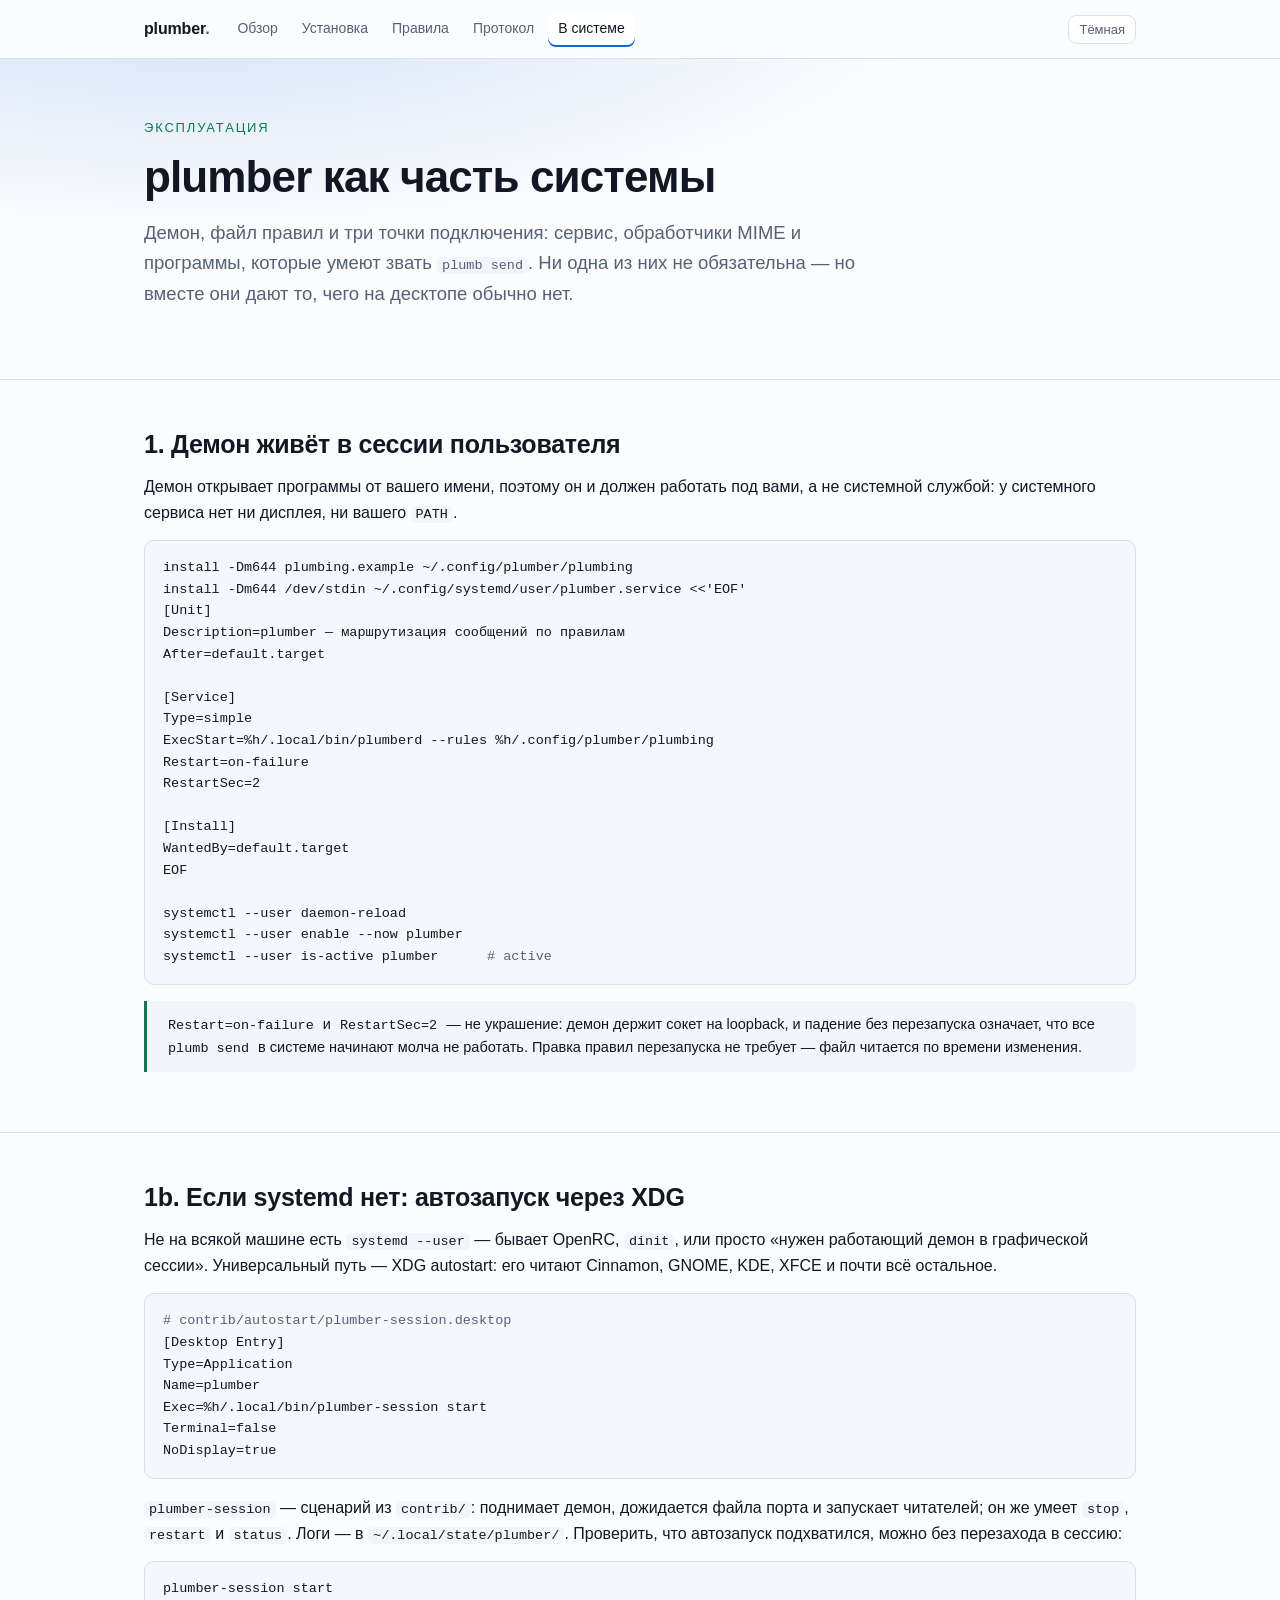
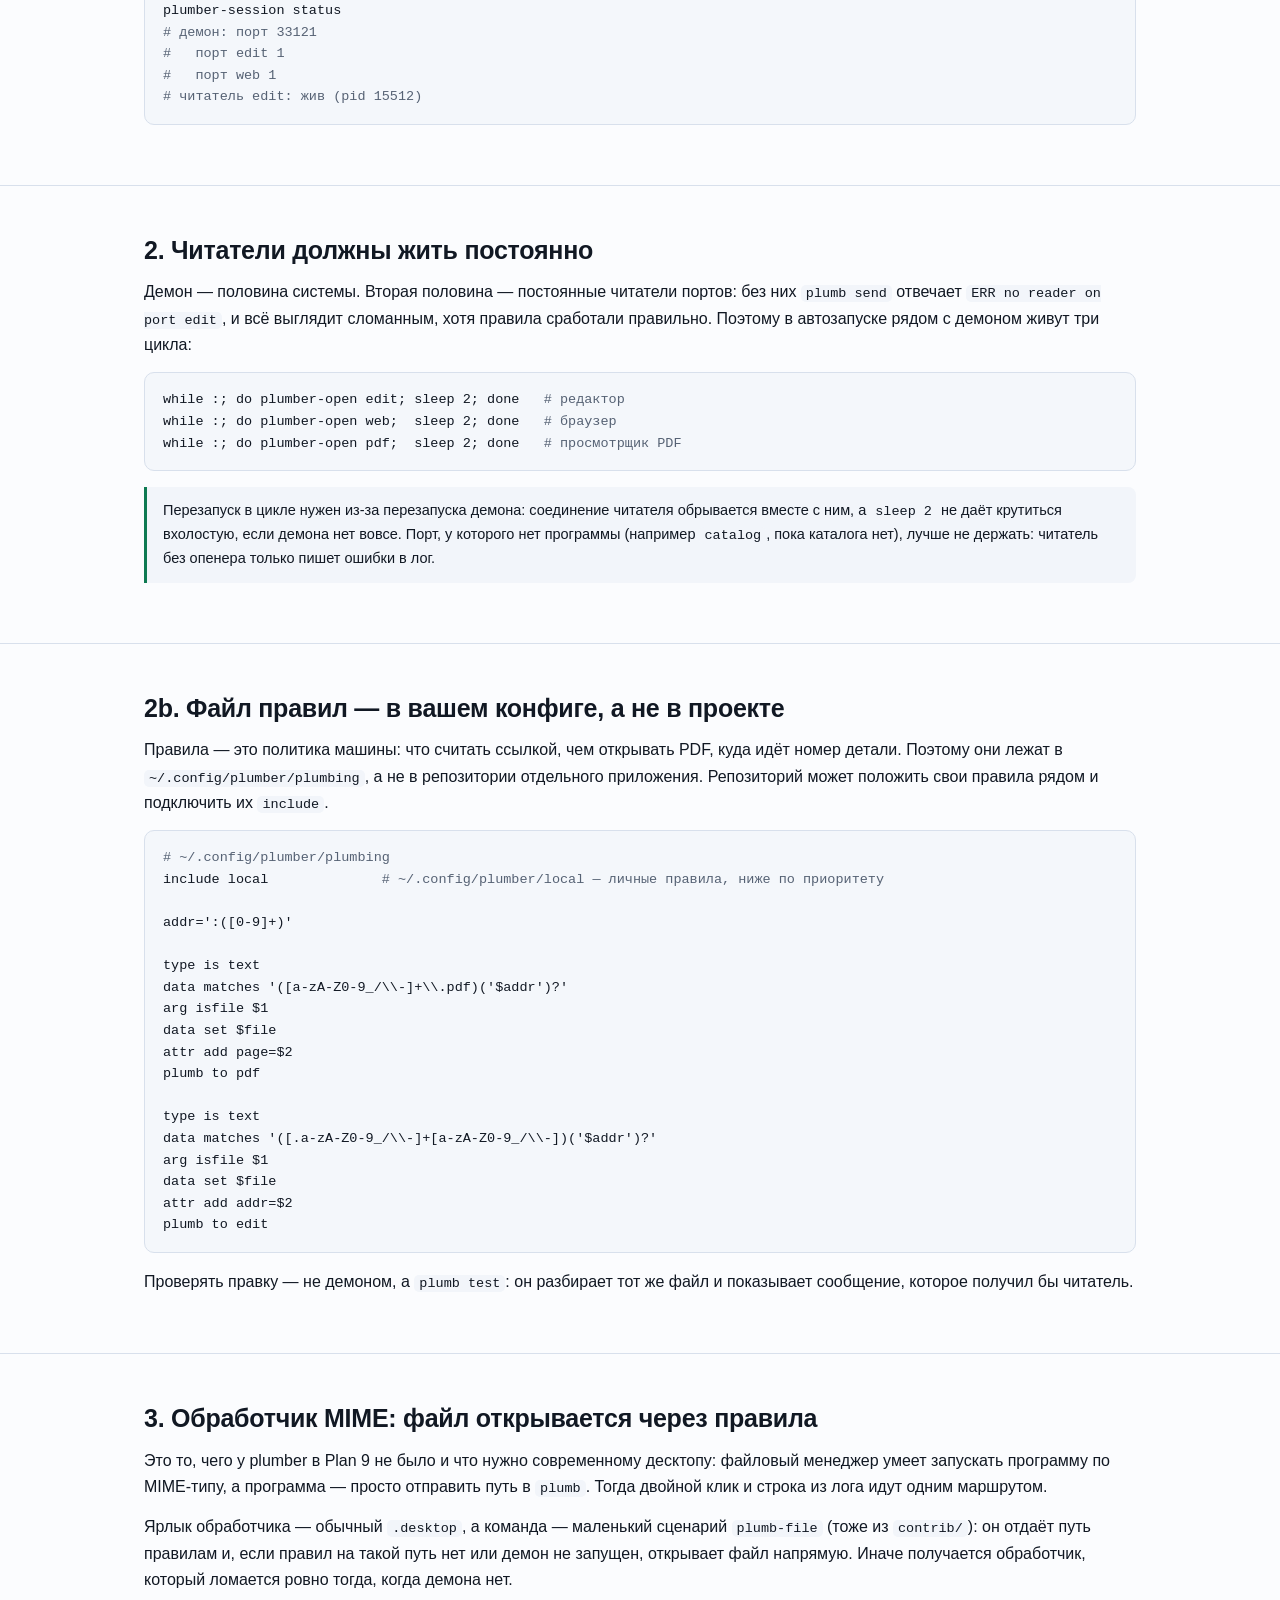
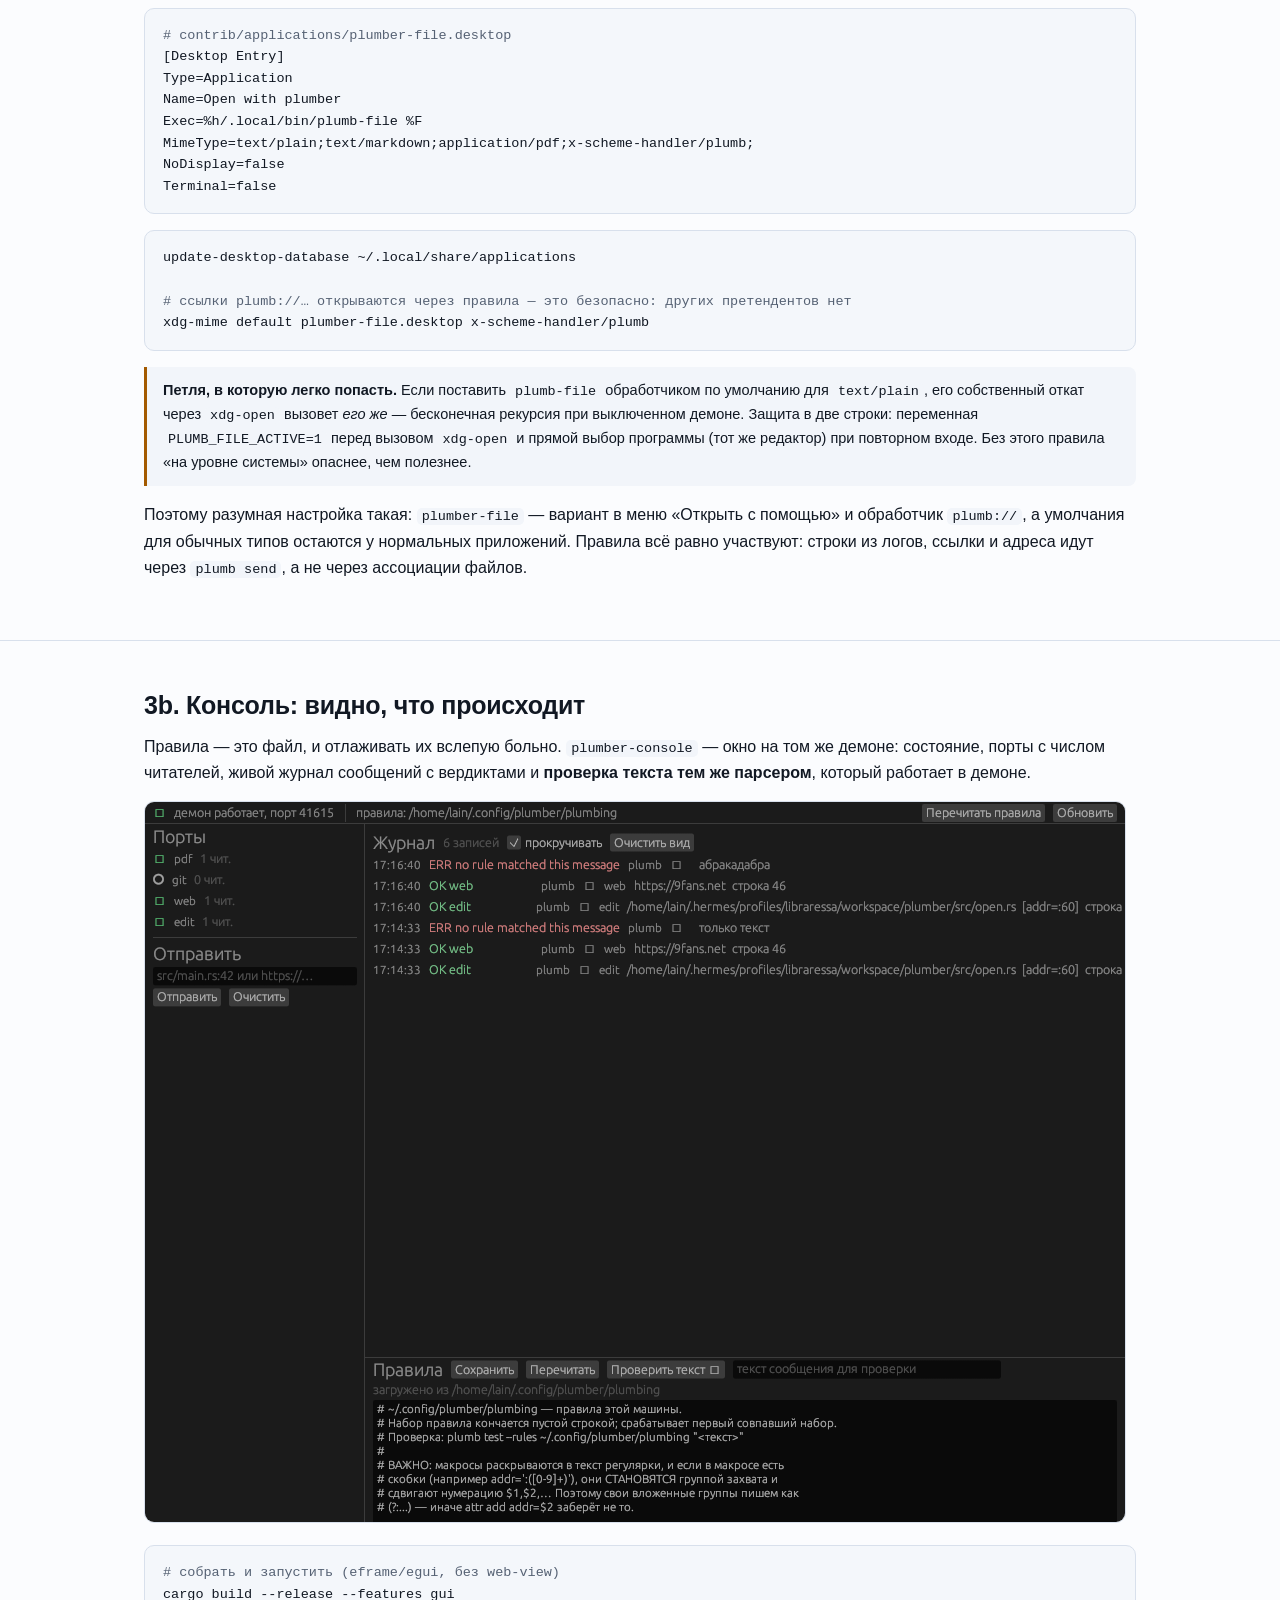
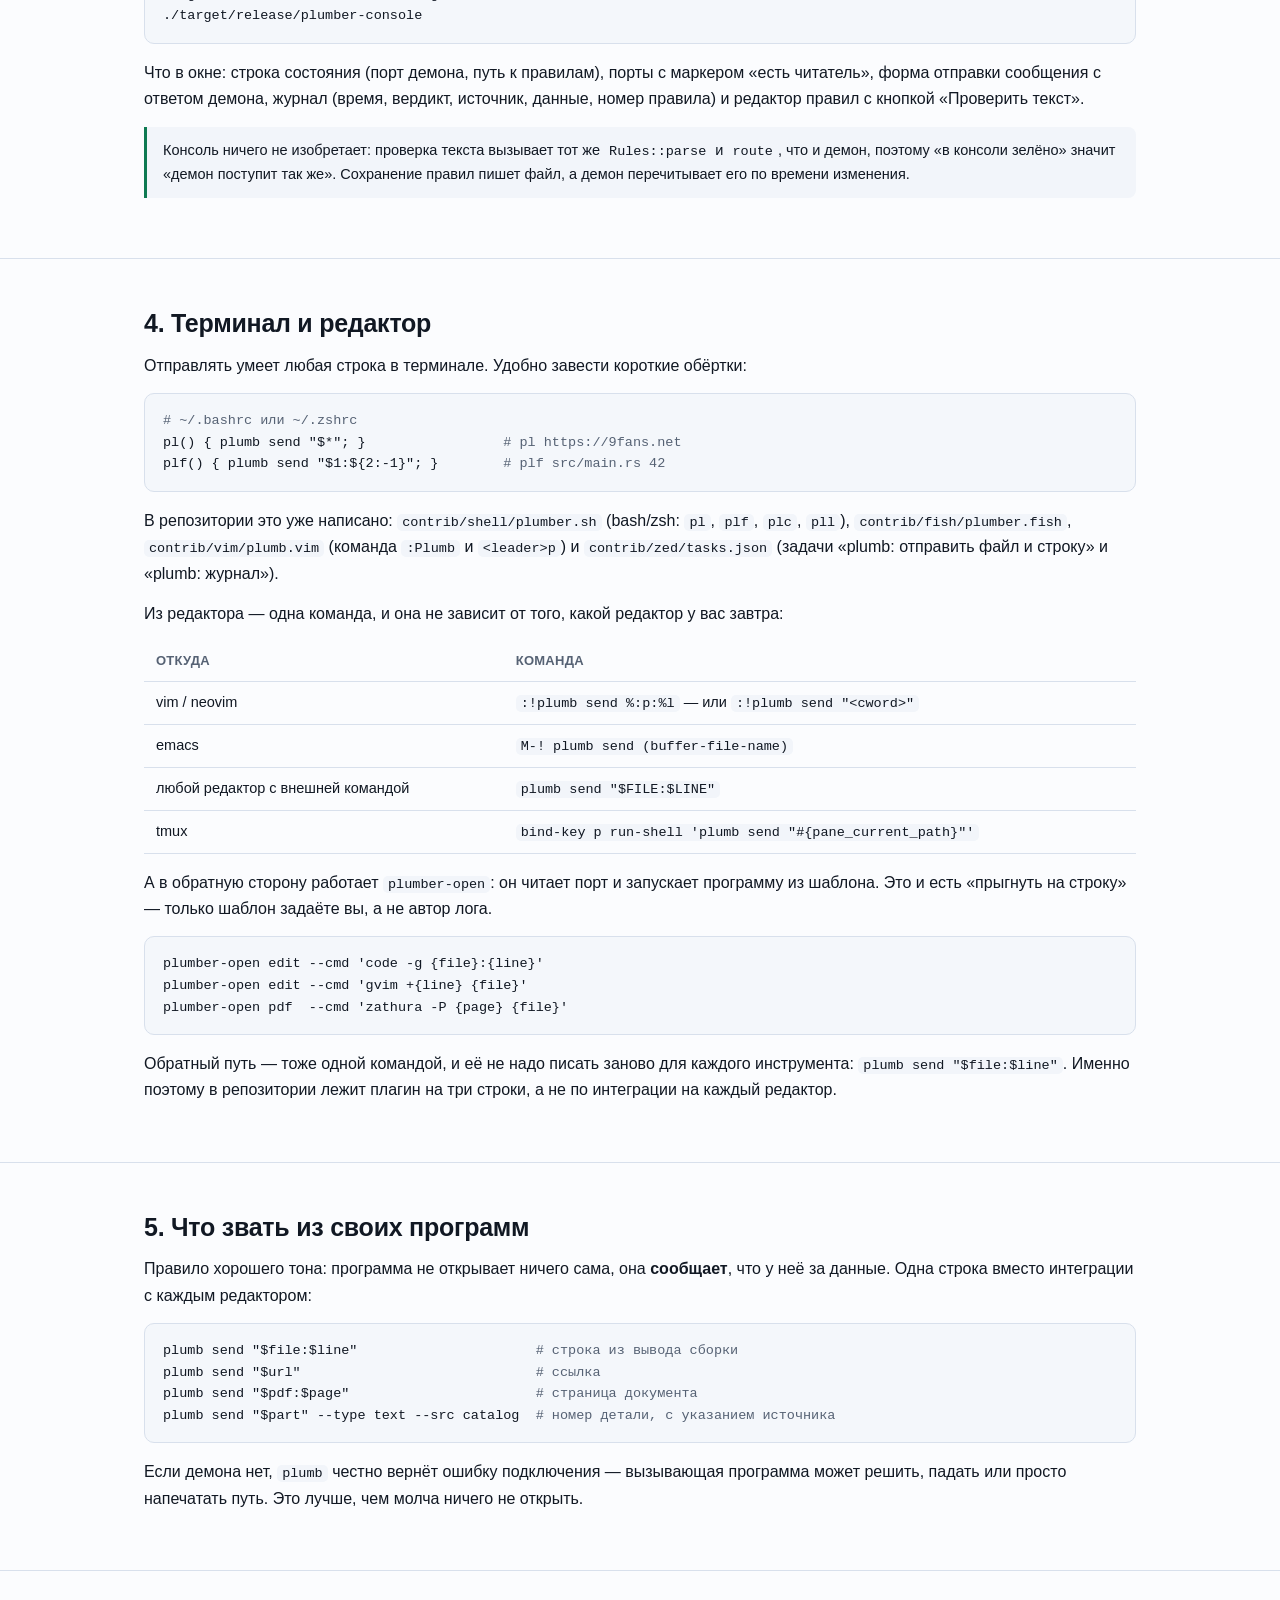
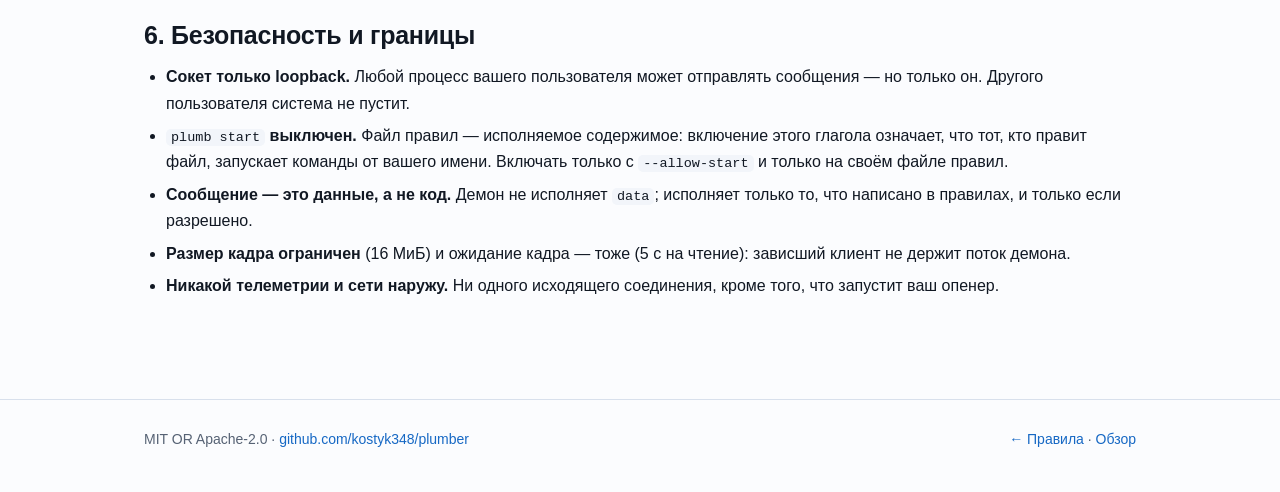
==== commit 364acaf5: "feat(contrib): интеграции с редакторами и оболочками - contrib/vim/plumb.vim: :Plumb и <leader>p, g:" ====
--- a/docs/integration.html
+++ b/docs/integration.html
@@ -241,6 +241,13 @@
 pl() { plumb send "$*"; }                 <span class="c"># pl https://9fans.net</span>
 plf() { plumb send "$1:${2:-1}"; }        <span class="c"># plf src/main.rs 42</span>
 </code></pre>
+    <p>
+      В репозитории это уже написано: <code>contrib/shell/plumber.sh</code> (bash/zsh:
+      <code>pl</code>, <code>plf</code>, <code>plc</code>, <code>pll</code>),
+      <code>contrib/fish/plumber.fish</code>, <code>contrib/vim/plumb.vim</code> (команда
+      <code>:Plumb</code> и <code>&lt;leader&gt;p</code>) и <code>contrib/zed/tasks.json</code>
+      (задачи «plumb: отправить файл и строку» и «plumb: журнал»).
+    </p>
     <p>Из редактора — одна команда, и она не зависит от того, какой редактор у вас завтра:</p>
     <div class="tablewrap">
       <table>
@@ -262,6 +269,11 @@
 plumber-open edit --cmd 'gvim +{line} {file}'
 plumber-open pdf  --cmd 'zathura -P {page} {file}'
 </code></pre>
+    <p>
+      Обратный путь — тоже одной командой, и её не надо писать заново для каждого инструмента:
+      <code>plumb send "$file:$line"</code>. Именно поэтому в репозитории лежит плагин на три
+      строки, а не по интеграции на каждый редактор.
+    </p>
   </div>
 </section>
 
